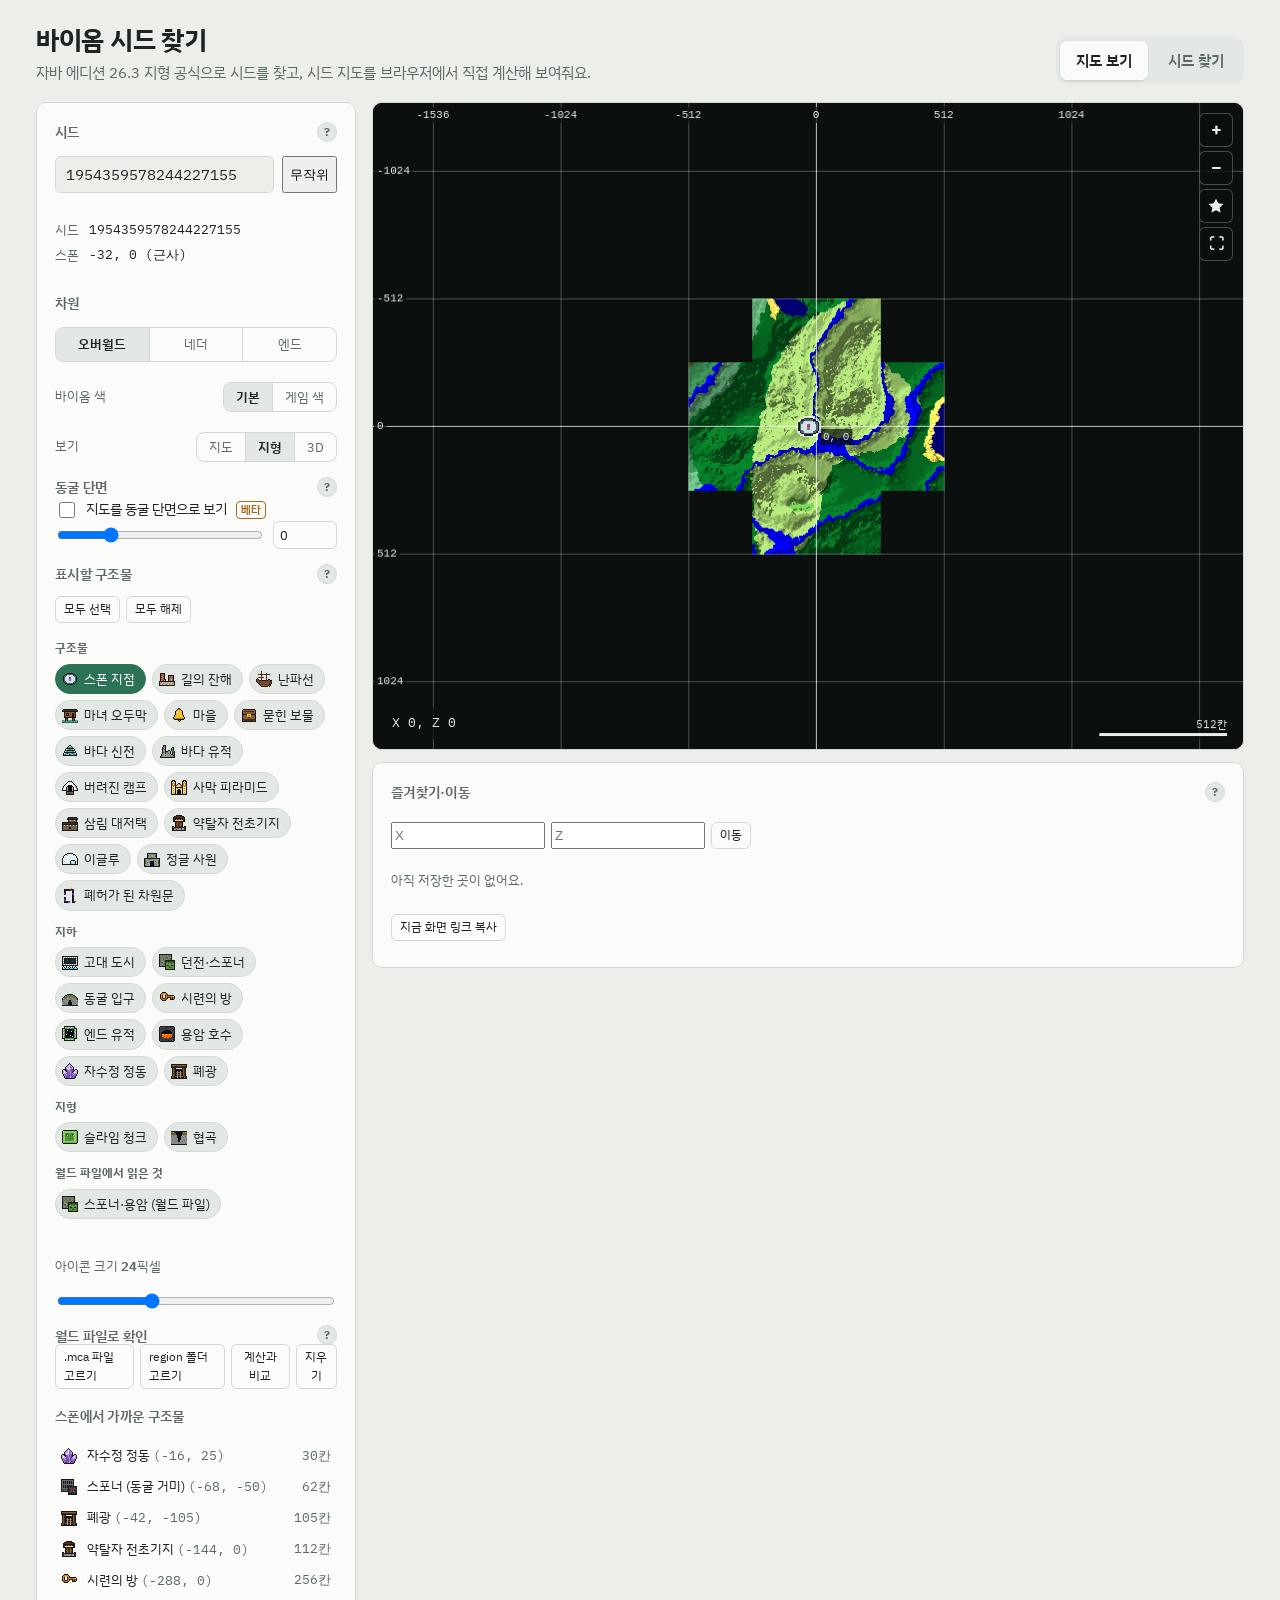
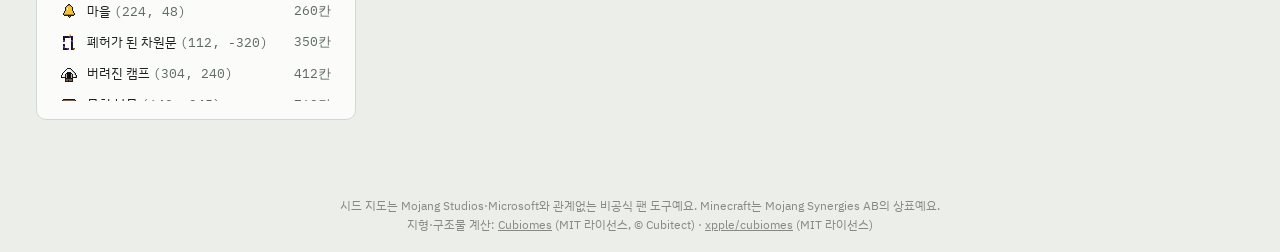
==== public/index.html @ 00f7862b "시드 지도 첫 공개 Co-Authored-By: Claude Opus 5.5 <noreply@anthropic.com> Claude-Session: https://claude.ai" ====
<!DOCTYPE html>
<html lang="ko">
<head>
<meta charset="utf-8">
<meta name="viewport" content="width=device-width, initial-scale=1">
<title>시드 지도 — 마인크래프트 자바 시드 지도·시드 찾기</title>
<meta name="description" content="마인크래프트 자바 에디션 시드 지도와 시드 찾기. 바이옴, 구조물, 상자 내용물, 엔드 도시와 배, 네더 화석까지 한국어로 보여줘요.">
<link rel="preconnect" href="https://fonts.googleapis.com">
<link rel="preconnect" href="https://fonts.gstatic.com" crossorigin>
<link href="https://fonts.googleapis.com/css2?family=IBM+Plex+Sans+KR:wght@400;500;700&family=IBM+Plex+Mono:wght@400;600&display=swap" rel="stylesheet">
<link rel="stylesheet" href="style.css">
</head>
<body>
<div class="wrap">
  <header>
    <div>
      <h1>바이옴 시드 찾기</h1>
      <p>자바 에디션 26.3 지형 공식으로 시드를 찾고, 시드 지도를 브라우저에서 직접 계산해 보여줘요.</p>
    </div>
    <div class="tabs" role="tablist">
      <button role="tab" id="tabMap" aria-selected="true" aria-controls="viewMap" type="button">지도 보기</button>
      <button role="tab" id="tabSearch" aria-selected="false" aria-controls="viewSearch" type="button">시드 찾기</button>
    </div>
  </header>

  <!-- ================= SEARCH ================= -->
  <div class="view" id="viewSearch" role="tabpanel" hidden>
    <div class="grid">
      <section class="panel" aria-label="검색 조건">
        <h2>꼭 있어야 할 바이옴 <span class="count" id="bCount"></span></h2>
        <div class="selbar"><button type="button" class="mini" id="bNone">모두 해제</button></div>
        <div class="chips" id="chips"></div>
        <p class="hint">땅속 바이옴은 땅속 높이(무성한·점적석·유황 동굴 y=0, 깊은 어둠 y=-40)에서, 나머지는 지표면 기준으로 확인해요. 마우스를 올리면 영어 이름이 보여요.</p>

        <h2>꼭 있어야 할 구조물 <span class="count" id="sCount"></span></h2>
        <div class="selbar"><button type="button" class="mini" id="sNone">모두 해제</button></div>
        <div class="chips short" id="schips"></div>
        <p class="hint">구조물은 생성 위치와 바이옴 조건까지 확인해요. 지형 높이 때문에 실제로는 안 생기는 경우가 드물게 있어요. 네더는 기준점 좌표를 8로 나눈 곳, 엔드는 드래곤을 처음 잡았을 때 생기는 관문의 출구를 기준으로 같은 반경 안을 찾아요. 엔드 유적과 좀벌레 스포너는 스폰에서 1280칸 이상 떨어져서만 생겨서 1500칸까지 찾아요. 슬라임 청크 2×2는 슬라임 청크 4개가 네모로 붙어 있는 곳이에요(슬라임 농장용). <b>느림</b> 표시는 계산이 무거워서 혼자 고르면 오래 걸려요. 상자 아이템은 반경 안 오버월드 구조물(폐광 제외)의 상자 내용물을 실제로 계산해서, 그 아이템이 든 가장 가까운 구조물을 찾아요.</p>

        <h2>범위와 방식</h2>
        <p class="hint">기준점에서 반경 500블록 안을 32칸 간격으로 확인해서, 조건에 맞는 시드를 10개 찾을 때까지 컴퓨터 코어를 최대한 써서 계산해요.</p>
        <div class="fields">
          <input type="hidden" id="radius" value="500"><input type="hidden" id="step" value="32">
          <div class="field full"><label for="center">거리 기준</label>
            <select id="center"><option value="spawn" selected>실제 스폰 지점 (계산)</option><option value="coord">직접 입력한 좌표</option></select></div>
          <div class="field"><label for="cx">중심 X</label><input id="cx" type="number" value="0" disabled></div>
          <div class="field"><label for="cz">중심 Z</label><input id="cz" type="number" value="0" disabled></div>
          <div class="field"><label for="mode">시드 고르는 방식</label>
            <select id="mode"><option value="small">작은 숫자부터</option><option value="random">무작위</option></select></div>
          <div class="field"><label for="start">시작 숫자</label><input id="start" type="number" min="0" value="0"></div>
          <input type="hidden" id="target" value="10"><input type="hidden" id="threads" value="4">
        </div>
        <label class="check" for="fast"><input id="fast" type="checkbox"> <span><b>빠른 검색</b> <span class="tag">베타</span><br><span class="hint">기후 값으로 바이옴이 절대 안 생기는 시드를 먼저 걸러내요. 조건에 따라 1.2~4배 빨라져요. 시험에서는 놓친 시드가 없었지만, 아주 드물게 놓칠 수 있어요.</span></span></label>
        <div class="actions">
          <button class="primary" id="go" type="button">검색 시작</button>
          <button class="ghost" id="stop" type="button" disabled>멈추기</button>
        </div>
        <div class="state" id="state"><span class="dot"></span><span id="stateText">준비됨</span></div>
        <div class="status">
          <div class="stat"><b id="checked">0</b><span>검사한 시드</span></div>
          <div class="stat"><b id="rate">0</b><span>초당 검사</span></div>
          <div class="stat"><b id="found">0</b><span>찾은 시드</span></div>
        </div>
      </section>

      <div class="right">
        <section class="panel" aria-label="결과">
          <h2>결과 · 행을 누르면 미리보기가 바뀌어요</h2>
          <div class="tablewrap"><table id="results"></table></div>
        </section>
        <section class="panel" aria-label="미리보기">
          <div class="maphead"><h2 id="pvTitle">미리보기</h2><span><button class="mini" type="button" id="pvOpen">큰 지도로 보기</button> <a id="cbLink" href="https://www.chunkbase.com/apps/seed-map" target="_blank" rel="noopener">Chunkbase에서 열기</a></span></div>
          <div class="mapbox">
            <canvas id="preview" width="240" height="240" aria-label="선택한 시드의 바이옴 미리보기"></canvas>
            <div class="legend" id="legend"></div>
          </div>
          <ul class="notes">
            <li>가운데 십자가 기준점, 점선 원이 검색 반경, 색 점이 각 조건까지 가장 가까운 지점이에요.</li>
            <li>스폰 지점은 게임과 같은 방식으로 계산한 월드 스폰이에요. 처음 나타나는 위치는 그 주변 약 10칸 안에서 무작위로 정해져요.</li>
            <li>26.3까지 반영된 Cubiomes 포크(xpple/cubiomes, MIT 라이선스)로 계산해요. 게임과 완전히 같다는 보장은 없으니 중요한 시드는 게임 안에서 확인하세요.</li>
          </ul>
        </section>
      </div>
    </div>
  </div>

  <!-- ================= MAP ================= -->
  <div class="view" id="viewMap" role="tabpanel">
    <div class="mapgrid">
      <div class="mapcol">
      <div class="mapstage" id="stage">
        <canvas id="bigmap" tabindex="0" aria-label="시드 지도. 끌어서 이동, 휠로 확대 축소"></canvas>
        <canvas id="gl3d" hidden aria-label="3D 지형. 끌어서 돌리기, 휠로 가까이·멀리"></canvas>
        <canvas id="ov3d" hidden></canvas>
        <div class="v3dnote" id="v3dNote" hidden></div>
        <div class="zoom"><button type="button" id="zin" aria-label="확대">+</button><button type="button" id="zout" aria-label="축소">−</button><button type="button" id="zhome" aria-label="기준점으로 이동" title="스폰(엔드는 중앙 섬)으로 이동" style="font-size:16px">★</button><button type="button" id="zcave" aria-label="땅속 동굴 보기" title="땅속 동굴 보기" aria-pressed="false" hidden style="font-size:14px">⛏</button><button type="button" id="zfull" aria-label="지도 전체 화면" title="지도 전체 화면 (Esc로 나가기)" style="font-size:15px">⛶</button></div>
        <div class="overlay" id="cursorInfo">X 0, Z 0</div>
        <div class="tip" id="tip"></div>
        <div class="pop" id="pop" role="dialog" aria-label="구조물 정보"></div>
      </div>
      <section class="panel bmpanel" aria-label="즐겨찾기와 이동">
        <h2 class="hq" style="margin-top:0">즐겨찾기·이동<span class="qm" tabindex="0" aria-label="도움말">?<span class="tipbox">좌표를 넣고 이동을 누르면 지도가 그곳으로 가요. 지도의 빈 곳이나 구조물을 누르면 나오는 창에서 ★로 저장할 수 있어요. 저장한 곳은 시드마다 따로 기억하고, 오버월드에 저장한 곳은 네더 지도에도 ÷8 위치에 흐리게 보여요(반대도 마찬가지). 네더 차원문을 어디에 지으면 되는지 볼 때 쓰세요.</span></span></h2>
        <div class="gorow"><input id="goX" type="number" placeholder="X" aria-label="X 좌표"><input id="goZ" type="number" placeholder="Z" aria-label="Z 좌표"><button type="button" class="mini" id="goBtn">이동</button></div>
        <div class="list" id="bmList"></div>
        <div class="gorow" style="margin-top:10px"><button type="button" class="mini" id="shareBtn">지금 화면 링크 복사</button><span class="hint" id="shareMsg"></span></div>
      </section>
      </div>
      <aside class="panel" aria-label="지도 설정">
        <h2 class="hq">시드<span class="qm" tabindex="0" aria-label="도움말">?<span class="tipbox">숫자나 글자 시드를 넣으면 잠깐 뒤 자동으로 계산해요(엔터는 바로). 글자 시드는 게임과 같은 방식으로 숫자로 바꿔요.<br><br>지도는 끌어서 이동하고, 휠·두 손가락·+/− 버튼으로 확대·축소해요. 아이콘을 누르면 좌표와 정보가 나와요. ⛶는 전체 화면이에요.</span></span></h2>
        <div class="seedbar"><input id="mapSeed" type="text" inputmode="numeric" value="7387" aria-label="시드"><button id="mapRand" type="button" style="flex:none" title="무작위 시드로 열기">무작위</button></div>
        <p class="hint" id="mapMsg"></p>
        <dl class="kv" id="mapInfo"></dl>
        <h2>차원</h2>
        <div class="seg" id="dimSeg" role="group" aria-label="차원"><button type="button" data-dim="0" aria-pressed="true">오버월드</button><button type="button" data-dim="-1" aria-pressed="false">네더</button><button type="button" data-dim="1" aria-pressed="false">엔드</button></div>
        <div class="optrow"><span class="hint">바이옴 색</span><div class="seg small" id="palSeg" role="group" aria-label="바이옴 색"><button type="button" data-pal="chunk" aria-pressed="true">기본</button><button type="button" data-pal="game" aria-pressed="false">게임 색</button></div></div>
        <div class="optrow" id="viewRow"><span class="hint">보기</span><div class="seg small" id="viewSeg" role="group" aria-label="보기 방식"><button type="button" data-v="flat" aria-pressed="false" title="바이옴 색만">지도</button><button type="button" data-v="shade" aria-pressed="true" title="산·골짜기에 그림자">지형</button><button type="button" data-v="3d" aria-pressed="false" title="입체로 돌려 보기">3D</button></div></div>
        <div id="caveBox">
          <h2 class="hq">동굴 단면<span class="qm" tabindex="0" aria-label="도움말">?<span class="tipbox">선택한 높이(Y)에서 땅을 가로로 자른 모습이에요. 협곡·옛날식 동굴과 대수층(물·용암 채우기)까지 계산해요. 1:16 축척까지 확대해야 보여요.<span class="legend"><span><i style="background:#ece6d6"></i>동굴</span><span><i style="background:#7fd451"></i>무성한 동굴</span><span><i style="background:#c4884e"></i>점적석 동굴</span><span><i style="background:#1f8f9e"></i>깊은 어둠</span><span><i style="background:#e0cf45"></i>유황 동굴</span><span><i style="background:#e8641e"></i>용암</span><span><i style="background:#3d7fd6"></i>물</span><span><i style="background:#4a4950"></i>돌</span></span></span></span></h2>
          <label class="check" for="caveOn"><input id="caveOn" type="checkbox"> <span>지도를 동굴 단면으로 보기 <span class="tag">베타</span></span></label>
          <div class="caverow"><input id="caveY" type="range" min="-64" max="200" step="1" value="0" aria-label="단면 높이"><input id="caveYn" type="number" min="-64" max="319" value="0" aria-label="단면 높이 숫자"></div>
          <p class="hint" id="caveHint"></p>
        </div>
        <h2 class="hq">표시할 구조물<span class="qm" tabindex="0" aria-label="도움말">?<span class="tipbox">누르면 켜지고 다시 누르면 꺼져요. 비슷한 것은 하나로 묶었어요(예: 던전·스포너, 용암 호수). 아주 많은 것(던전, 동굴 입구, 협곡, 슬라임 청크 등)은 충분히 확대해야 보여요.</span></span></h2>
        <div class="selbar"><button type="button" class="mini" id="mAll">모두 선택</button><button type="button" class="mini" id="mNone">모두 해제</button></div>
        <div class="chips short" id="mchips"></div>
        <p class="hint" id="hiddenNote"></p>
        <div id="dragonBox" hidden>
          <label class="hint" for="dragonN" style="display:block;margin-top:10px">드래곤 처치 횟수 <b id="dragonNN">1</b>번 — 관문 1~<span id="dragonNN2">1</span>번 표시</label>
          <div class="caverow"><input id="dragonN" type="range" min="1" max="20" step="1" value="1" aria-label="드래곤 처치 횟수"></div>
        </div>
        <label class="hint" for="iconPx" style="display:block;margin-top:10px">아이콘 크기 <b id="iconPxN">24</b>픽셀</label>
        <div class="caverow"><input id="iconPx" type="range" min="12" max="48" step="2" value="24" aria-label="아이콘 크기"></div>
        <div id="scanBox">
        <h2 class="hq">월드 파일로 확인<span class="qm" tabindex="0" aria-label="도움말">?<span class="tipbox">같은 시드로 미리 만든 월드의 <b>region</b> 폴더(.mca 파일)를 고르면, 실제로 생긴 스포너(몹 종류까지)와 용암을 읽어서 지도에 표시해요. 계산(예측)이 아니라 실제 월드에 있는 것이라 정확해요. 파일은 이 브라우저 안에서만 읽고 어디에도 보내지 않아요.<br><br>지금 보고 있는 차원(<span id="scanDimName">오버월드</span>) 폴더를 고르세요. 26.1부터 위치가 바뀌어서 오버월드는 <code>월드/dimensions/minecraft/overworld/region</code>, 네더는 <code>…/the_nether/region</code>, 엔드는 <code>…/the_end/region</code>이에요.</span></span></h2>
        <div class="selbar"><label class="mini" for="scanFiles">.mca 파일 고르기</label><label class="mini" for="scanDir">region 폴더 고르기</label><button type="button" class="mini" id="scanCmp">계산과 비교</button><button type="button" class="mini" id="scanClear">지우기</button></div>
        <input id="scanFiles" type="file" accept=".mca" multiple hidden>
        <input id="scanDir" type="file" webkitdirectory multiple hidden>
        <p class="hint" id="scanMsg"></p>
        </div>
        <h2 id="nearTitle">스폰에서 가까운 구조물</h2>
        <div class="list" id="nearList"><span class="hint">불러오는 중…</span></div>
      </aside>
    </div>
  </div>
</div>

<footer class="sitefoot">
  시드 지도는 Mojang Studios·Microsoft와 관계없는 비공식 팬 도구예요. Minecraft는 Mojang Synergies AB의 상표예요.<br>
  지형·구조물 계산: <a href="https://github.com/Cubitect/cubiomes">Cubiomes</a> (MIT 라이선스, © Cubitect) · <a href="https://github.com/xpple/cubiomes">xpple/cubiomes</a> (MIT 라이선스)
</footer>
<script src="app.js"></script>
</body>
</html>
---- public/style.css ----
/* 레이아웃: 상단 탭(시드 찾기 / 지도 보기). 찾기 탭은 왼쪽 조건 패널 + 오른쪽 결과와 미리보기 지도, 지도 탭은 넓은 캔버스 + 옆 정보 패널 */
:root {
  --bg: #eceeea;
  --surface: #fbfcfa;
  --ink: #1c2320;
  --muted: #5d6963;
  --line: #d2d9d4;
  --accent: #2c7356;
  --accent-ink: #ffffff;
  --mark: #a8661c;
  --chip: #e3e8e4;
  --font-body: "IBM Plex Sans KR", "Apple SD Gothic Neo", "Malgun Gothic", sans-serif;
  --font-mono: "IBM Plex Mono", ui-monospace, Consolas, monospace;
  color-scheme: light;
}
@media (prefers-color-scheme: dark) {
  :root:not([data-theme="light"]) {
    --bg: #111513; --surface: #191f1c; --ink: #e5ebe7; --muted: #98a59e;
    --line: #2b3430; --accent: #57b88a; --accent-ink: #0d1411; --mark: #e0a356; --chip: #222a26;
    color-scheme: dark;
  }
}
:root[data-theme="dark"] {
  --bg: #111513; --surface: #191f1c; --ink: #e5ebe7; --muted: #98a59e;
  --line: #2b3430; --accent: #57b88a; --accent-ink: #0d1411; --mark: #e0a356; --chip: #222a26;
  color-scheme: dark;
}
* { box-sizing: border-box; }
html, body { margin: 0; }
body { background: var(--bg); color: var(--ink); font-family: var(--font-body); font-size: 15px; line-height: 1.55; }
.wrap { max-width: 1240px; margin: 0 auto; padding: 24px 16px 48px; display: grid; gap: 18px; }
header { display: flex; justify-content: space-between; align-items: end; gap: 16px; flex-wrap: wrap; }
header h1 { font-size: 26px; line-height: 1.25; margin: 0 0 4px; text-wrap: balance; letter-spacing: -0.01em; }
header p { margin: 0; color: var(--muted); max-width: 68ch; }
.tabs { display: flex; gap: 4px; background: var(--chip); padding: 4px; border-radius: 10px; }
.tabs button { font: inherit; font-weight: 600; border: 0; background: transparent; color: var(--muted); padding: 8px 16px; border-radius: 7px; cursor: pointer; }
.tabs button[aria-selected="true"] { background: var(--surface); color: var(--ink); box-shadow: 0 1px 2px rgba(0,0,0,.12); }
.view[hidden] { display: none !important; }
.grid { display: grid; grid-template-columns: 370px 1fr; gap: 20px; align-items: start; }
@media (max-width: 880px) { .grid { grid-template-columns: 1fr; } }
.panel { background: var(--surface); border: 1px solid var(--line); border-radius: 10px; padding: 18px; display: grid; gap: 14px; min-width: 0; }
.panel h2 { font-size: 14px; margin: 0; color: var(--muted); font-weight: 600; letter-spacing: 0.02em; }
.chips { display: flex; flex-wrap: wrap; gap: 6px; max-height: 300px; overflow-y: auto; padding-right: 4px; }
.chips.short { max-height: none; }
.grp { flex-basis: 100%; font-size: 12px; color: var(--muted); margin-top: 6px; }
.grp:first-child { margin-top: 0; }
.seg { display: flex; border: 1px solid var(--line); border-radius: 8px; overflow: hidden; }
.seg button { flex: 1; border: 0; background: transparent; color: var(--muted); font: inherit; font-size: 13px; padding: 6px 0; cursor: pointer; }
.seg button + button { border-left: 1px solid var(--line); }
.seg button[aria-pressed="true"] { background: var(--chip); color: var(--ink); font-weight: 600; }
.caverow { display: flex; gap: 8px; align-items: center; }
.caverow input[type=range] { flex: 1; }
.caverow input[type=number] { width: 64px; font: inherit; font-size: 13px; padding: 3px 6px; border: 1px solid var(--line); border-radius: 6px; background: transparent; color: var(--ink); }
#scanMsg { white-space: pre-line; }
.tag.ok { background: #d9f2dd; color: #17602a; border-color: #8fd19e; }
.pop .conf.sure { background: #2f9e55; color: #fff; }
.selbar { display: flex; gap: 6px; margin: -2px 0 2px; }
.mini { border: 1px solid var(--line); background: transparent; color: var(--muted); border-radius: 6px; padding: 2px 8px; font: inherit; font-size: 12px; cursor: pointer; }
.mini:hover { color: var(--ink); border-color: var(--ink); }
.chip { display: inline-flex; align-items: center; gap: 6px; border: 1px solid var(--line); background: var(--chip); color: var(--ink); border-radius: 999px; padding: 4px 10px 4px 6px; font: inherit; font-size: 13px; cursor: pointer; }
.chip .sw { width: 12px; height: 12px; border-radius: 3px; border: 1px solid rgba(0,0,0,.25); flex: none; }
.chip .ic { width: 16px; height: 16px; border-radius: 4px; font-size: 10px; font-weight: 700; display: grid; place-items: center; color: #fff; flex: none; }
.chip[aria-pressed="true"] { background: var(--accent); color: var(--accent-ink); border-color: var(--accent); }
.chip:focus-visible, button:focus-visible, input:focus-visible, select:focus-visible, canvas:focus-visible { outline: 2px solid var(--mark); outline-offset: 2px; }
.count { font-size: 12px; color: var(--muted); font-weight: 400; }
.fields { display: grid; grid-template-columns: 1fr 1fr; gap: 10px 12px; }
.field { display: grid; gap: 4px; min-width: 0; }
.field label { font-size: 13px; color: var(--muted); }
.field input, .field select { font: inherit; font-family: var(--font-mono); font-size: 14px; padding: 7px 9px; border: 1px solid var(--line); border-radius: 6px; background: var(--bg); color: var(--ink); width: 100%; }
.field input:disabled { opacity: .5; }
.field.full { grid-column: 1 / -1; }
.hint { font-size: 12.5px; color: var(--muted); margin: 0; }
.check { display: flex; gap: 8px; align-items: flex-start; font-size: 14px; cursor: pointer; }
.check input { margin-top: 4px; width: 16px; height: 16px; accent-color: var(--accent); }
.actions { display: flex; gap: 8px; flex-wrap: wrap; }
button.primary, button.ghost { font: inherit; font-weight: 600; border-radius: 8px; padding: 10px 16px; cursor: pointer; border: 1px solid var(--accent); }
button.primary { background: var(--accent); color: var(--accent-ink); flex: 1; }
button.ghost { background: transparent; color: var(--ink); border-color: var(--line); }
button:disabled { opacity: .5; cursor: default; }
.status { display: grid; grid-template-columns: repeat(3, 1fr); gap: 8px; }
.stat { background: var(--bg); border-radius: 8px; padding: 8px 10px; }
.stat b { display: block; font-family: var(--font-mono); font-size: 18px; font-variant-numeric: tabular-nums; }
.stat span { font-size: 12px; color: var(--muted); }
.state { font-size: 13px; display: flex; align-items: center; gap: 8px; color: var(--muted); }
.dot { width: 8px; height: 8px; border-radius: 50%; background: var(--line); }
.state.on .dot { background: var(--accent); animation: pulse 1s infinite alternate; }
@keyframes pulse { to { opacity: .35; } }
@media (prefers-reduced-motion: reduce) { .state.on .dot { animation: none; } }
.right { display: grid; gap: 20px; min-width: 0; }
.tablewrap { overflow-x: auto; }
table { width: 100%; border-collapse: collapse; font-size: 14px; }
th, td { text-align: left; padding: 8px 10px; border-bottom: 1px solid var(--line); white-space: nowrap; }
th { font-size: 12.5px; color: var(--muted); font-weight: 600; }
td.num { font-family: var(--font-mono); font-variant-numeric: tabular-nums; }
td .sub { color: var(--muted); }
tr.row { cursor: pointer; }
tr.row:hover td { background: var(--chip); }
tr.row.sel td { background: color-mix(in srgb, var(--accent) 14%, transparent); }
.seed { font-family: var(--font-mono); font-weight: 600; }
.tag { font-size: 11px; color: var(--mark); border: 1px solid var(--mark); border-radius: 4px; padding: 0 4px; margin-left: 6px; font-weight: 600; }
.mini { font: inherit; font-size: 12px; padding: 3px 8px; border-radius: 6px; border: 1px solid var(--line); background: transparent; color: var(--ink); cursor: pointer; }
.empty { color: var(--muted); font-size: 14px; padding: 12px 2px; }
.mapbox { display: grid; grid-template-columns: minmax(0, 400px) 1fr; gap: 16px; align-items: start; }
@media (max-width: 640px) { .mapbox { grid-template-columns: 1fr; } }
#preview { width: 100%; height: auto; border-radius: 8px; border: 1px solid var(--line); image-rendering: pixelated; background: var(--bg); }
.legend { display: grid; gap: 6px; font-size: 13px; }
.legend div { display: flex; align-items: center; gap: 8px; }
.legend .sw { width: 14px; height: 14px; border-radius: 3px; border: 1px solid rgba(0,0,0,.25); flex: none; }
.maphead { display: flex; justify-content: space-between; align-items: baseline; gap: 8px; flex-wrap: wrap; }
a { color: var(--accent); }
.notes { font-size: 13px; color: var(--muted); display: grid; gap: 4px; margin: 0; padding-left: 18px; }
/* map tab */
.mapgrid { display: grid; grid-template-columns: 320px minmax(0, 1fr); gap: 16px; align-items: start; }
.mapgrid > .mapcol { order: 2; display: flex; flex-direction: column; gap: 12px; min-width: 0; }
.bmpanel .gorow { max-width: 360px; } .bmpanel #bmList { display: grid; grid-template-columns: repeat(auto-fill, minmax(320px, 1fr)); column-gap: 18px; }
@media (max-width: 960px) { .mapgrid { grid-template-columns: 1fr; } .mapgrid > .mapcol { order: 0; } }
.mapstage { position: relative; border-radius: 10px; overflow: hidden; border: 1px solid var(--line); background: #0b0f0d; height: min(72vh, 680px); min-height: 360px; touch-action: none; }
body.mapfull { overflow: hidden; }
.optrow[hidden] { display: none; }
.optrow { display: flex; align-items: center; justify-content: space-between; gap: 8px; margin-top: 6px; }
.seg.small { width: auto; }
.seg.small button { padding: 4px 12px; font-size: 13px; white-space: nowrap; }
#gl3d, #ov3d { position: absolute; inset: 0; width: 100%; height: 100%; }
#gl3d { cursor: grab; } #ov3d { pointer-events: none; }
#zcave[aria-pressed=true] { background: #2f6b4f; }
.v3dnote { position: absolute; left: 10px; bottom: 10px; background: rgba(0,0,0,.6); color: #fff; font-size: 12px; padding: 5px 9px; border-radius: 6px; pointer-events: none; }
h2.hq { display: flex; align-items: center; justify-content: space-between; gap: 8px; }
.qm { position: relative; flex: none; width: 20px; height: 20px; border-radius: 50%; border: 1px solid var(--line); background: var(--chip); color: var(--muted); font-size: 12px; font-weight: 700; display: inline-grid; place-items: center; cursor: help; }
.qm .tipbox { display: none; position: absolute; right: 0; top: calc(100% + 6px); width: 280px; z-index: 40; background: var(--surface); color: var(--ink); border: 1px solid var(--line); border-radius: 8px; padding: 10px 12px; font-size: 12.5px; font-weight: 400; line-height: 1.6; text-align: left; box-shadow: 0 6px 20px rgba(0,0,0,.18); cursor: default; }
.qm:hover .tipbox, .qm:focus .tipbox, .qm:focus-within .tipbox { display: block; }
.qm .tipbox code { font-size: 11.5px; word-break: break-all; }
.legend { display: flex; flex-wrap: wrap; gap: 4px 12px; margin-top: 8px; }
.legend i { display: inline-block; width: 11px; height: 11px; border-radius: 3px; margin-right: 4px; vertical-align: -1px; border: 1px solid rgba(0,0,0,.2); }
#caveHint:empty, #mapMsg:empty { display: none; }
.cgrp-h { flex-basis: 100%; font-size: 12px; font-weight: 700; color: var(--muted); margin-top: 6px; }
.cgrp-h:first-child { margin-top: 0; }
body.mapfull .mapstage { position: fixed; inset: 0; z-index: 60; height: auto; min-height: 0; border-radius: 0; border: 0; }
#bigmap { width: 100%; height: 100%; display: block; cursor: grab; }
#bigmap.drag { cursor: grabbing; }
.overlay { position: absolute; left: 10px; bottom: 10px; background: rgba(12,16,14,.78); color: #e8eee9; font-family: var(--font-mono); font-size: 12.5px; padding: 6px 9px; border-radius: 6px; pointer-events: none; font-variant-numeric: tabular-nums; }
.zoom { position: absolute; right: 10px; top: 10px; display: grid; gap: 4px; }
.zoom button { width: 34px; height: 34px; font: inherit; font-weight: 700; font-size: 18px; border-radius: 6px; border: 1px solid rgba(255,255,255,.25); background: rgba(12,16,14,.78); color: #e8eee9; cursor: pointer; }
.gorow { display: flex; gap: 6px; margin: 6px 0 8px; } .gorow input { width: 0; flex: 1; min-width: 0; }
@media (max-width: 640px) {
  .mapstage { height: 62vh; min-height: 320px; }
  .zoom button { width: 42px; height: 42px; font-size: 20px; }
  .pop { left: 8px !important; right: 8px; top: auto !important; bottom: 8px; max-width: none; max-height: 55%; overflow-y: auto; }
  .pop .loot { max-height: none; }
  .chips .chip, .chip { min-height: 36px; }
  .gorow input, .gorow button, .seedbar input, .seedbar button { min-height: 40px; font-size: 16px; }
  .bmpanel #bmList { grid-template-columns: 1fr; }
  .bmi { padding: 6px 0; } .bmi button { min-height: 34px; }
}
.pop .lootb { margin-top: 6px; width: 100%; background: #2f9e55; color: #fff; border: 0; border-radius: 6px; padding: 4px 8px; font: inherit; font-size: 12px; font-weight: 600; cursor: pointer; }
.pop .loot { margin-top: 6px; max-height: 260px; overflow-y: auto; font-size: 12px; line-height: 1.5; border-top: 1px solid rgba(255,255,255,.15); padding-top: 6px; }
.pop .loot ul { margin: 2px 0 6px; padding-left: 16px; } .pop .loot .lc b { color: #ffd23f; font-weight: 600; } .pop .loot p { margin: 4px 0 0; }
.pop .bmrow { display: flex; gap: 4px; margin-top: 6px; } .pop .bma { flex: none; background: #ffd23f; color: #111; border: 0; border-radius: 6px; padding: 3px 9px; font: inherit; font-size: 12px; font-weight: 600; cursor: pointer; white-space: nowrap; } .pop .bma:disabled { opacity: .7; cursor: default; }
.pop .bmrow input { flex: 1; min-width: 0; font: inherit; font-size: 12px; padding: 2px 6px; }
.bmi { display: flex; align-items: center; gap: 6px; font-size: 13px; padding: 3px 0; } .bmi .n { flex: 1; overflow: hidden; text-overflow: ellipsis; white-space: nowrap; } .bmi button { flex: none; white-space: nowrap; } .bmi .c { flex: none; color: #777; font-size: 11px; font-family: ui-monospace, monospace; }
.pop { position: absolute; z-index: 5; max-width: 300px; background: rgba(12,16,14,.94); color: #e8eee9; font-size: 13px; padding: 10px 12px 10px; border-radius: 10px; min-width: 190px; box-shadow: 0 6px 20px rgba(0,0,0,.35); display: none; }
.pop .hd { display: flex; align-items: center; gap: 8px; font-weight: 600; margin-bottom: 6px; padding-right: 18px; }
.pop .x { position: absolute; top: 4px; right: 6px; background: none; border: 0; color: #9aa59d; font-size: 16px; cursor: pointer; padding: 2px 4px; }
.pop .co { font-family: ui-monospace, Menlo, monospace; font-size: 12.5px; line-height: 1.6; }
.pop .co .d { color: #9aa59d; }
.pop .conf { display: inline-block; margin-top: 4px; padding: 1px 8px; border-radius: 999px; font-size: 11.5px; font-weight: 700; }
.pop .conf.possible { background: #d6a01a; color: #2a1d00; }
.pop .conf.likely { background: #f3e6b8; color: #6b4e00; border: 1px solid #c9a646; }
.pop .row { display: flex; align-items: center; gap: 10px; margin-top: 8px; }
.pop .cv { margin-top: 6px; }
.pop .cp, .pop .cv { border: 1px solid #4b5a50; background: #1f2a24; color: #e8eee9; border-radius: 6px; padding: 4px 9px; font: inherit; font-size: 12px; cursor: pointer; }
.pop label { display: inline-flex; align-items: center; gap: 5px; cursor: pointer; font-size: 12.5px; }
.tip { position: absolute; pointer-events: none; background: rgba(12,16,14,.88); color: #e8eee9; font-size: 12.5px; padding: 5px 8px; border-radius: 6px; white-space: nowrap; transform: translate(12px, -50%); display: none; }
.seedbar { display: flex; gap: 8px; flex-wrap: wrap; }
.seedbar input { flex: 1; min-width: 120px; font-family: var(--font-mono); font-size: 15px; padding: 8px 10px; border: 1px solid var(--line); border-radius: 6px; background: var(--bg); color: var(--ink); }
.list { display: grid; gap: 2px; font-size: 13px; max-height: 260px; overflow-y: auto; }
.list button { font: inherit; text-align: left; display: grid; grid-template-columns: 18px 1fr auto; gap: 8px; align-items: center; background: transparent; border: 0; border-radius: 6px; padding: 4px 6px; color: var(--ink); cursor: pointer; }
.list button:hover { background: var(--chip); }
.list .ic { width: 16px; height: 16px; border-radius: 4px; font-size: 10px; font-weight: 700; display: grid; place-items: center; color: #fff; }
.list .d { font-family: var(--font-mono); color: var(--muted); font-variant-numeric: tabular-nums; }
.kv { display: grid; grid-template-columns: auto 1fr; gap: 4px 10px; font-size: 13px; }
.kv dt { color: var(--muted); }
.kv dd { margin: 0; font-family: var(--font-mono); }

.sitefoot { max-width: 1400px; margin: 28px auto 18px; padding: 0 16px; font-size: 12px; line-height: 1.6; color: #888; text-align: center; }
.sitefoot a { color: inherit; }
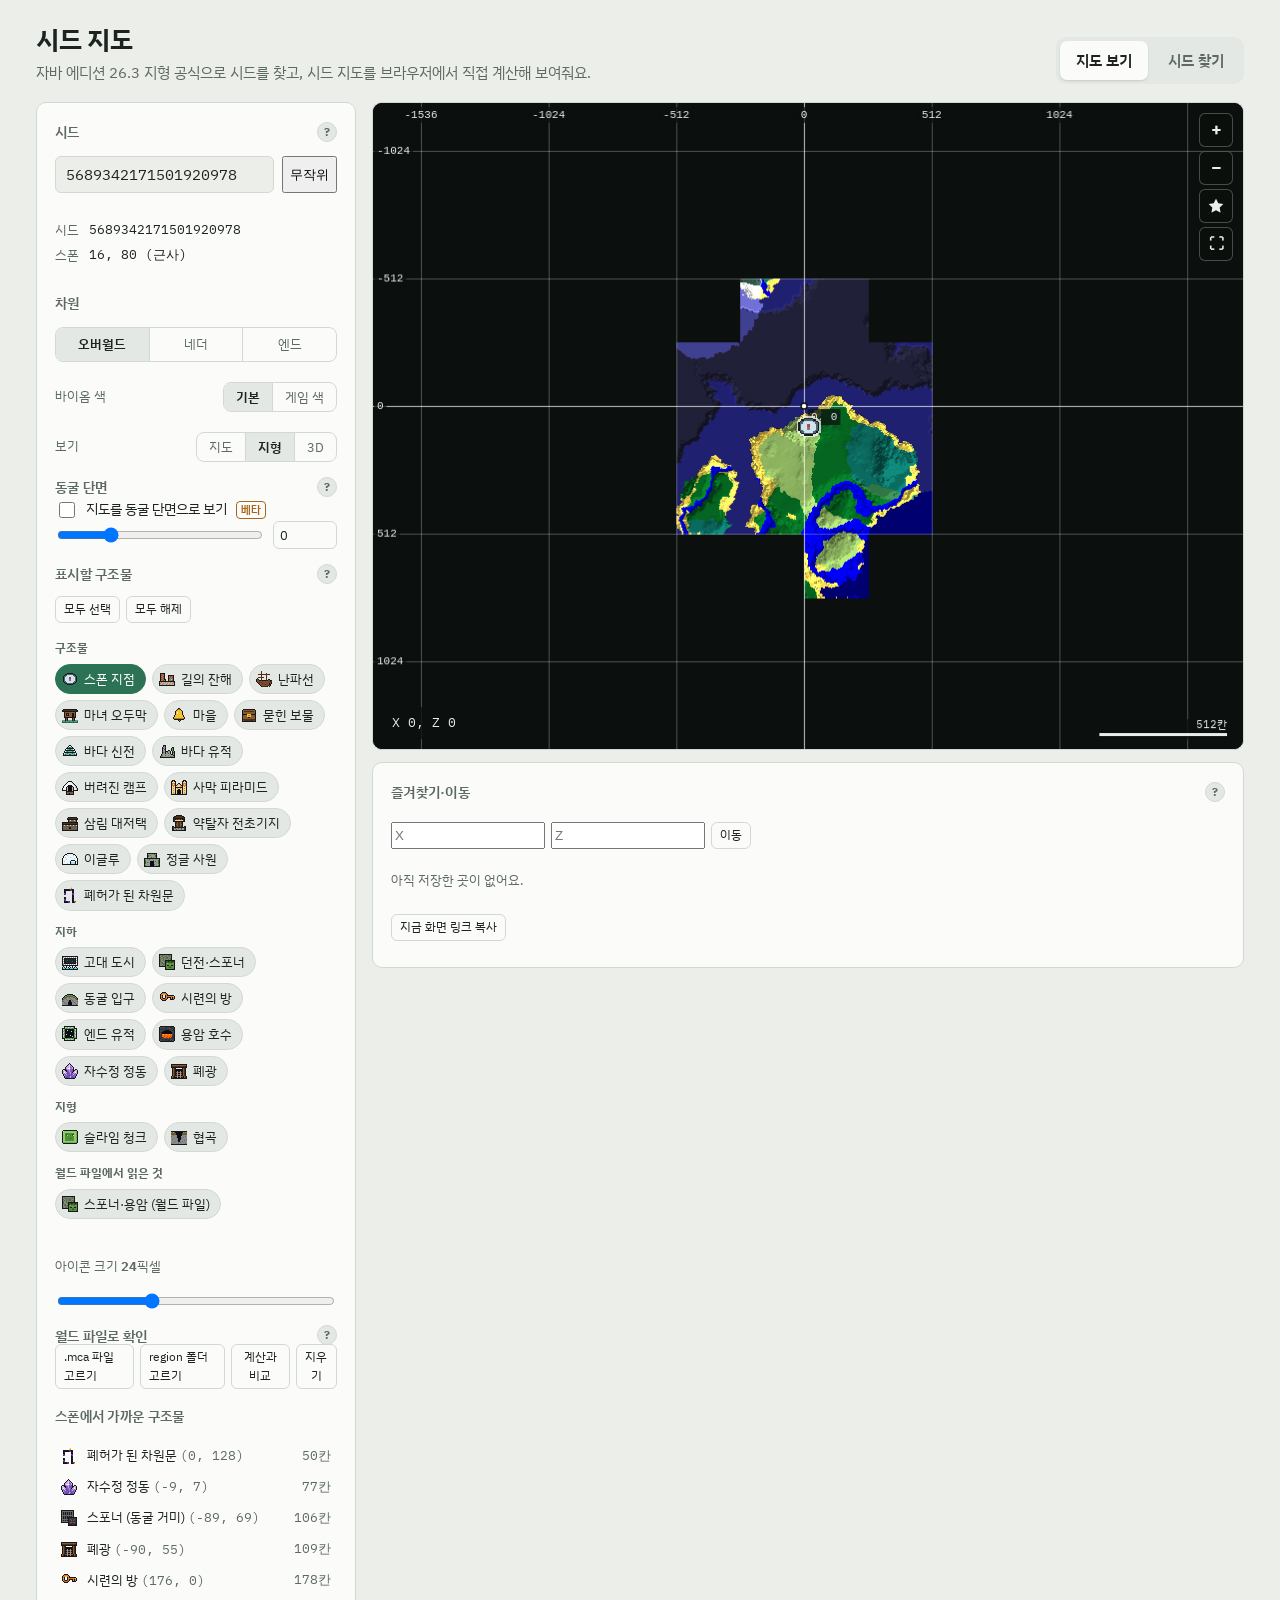
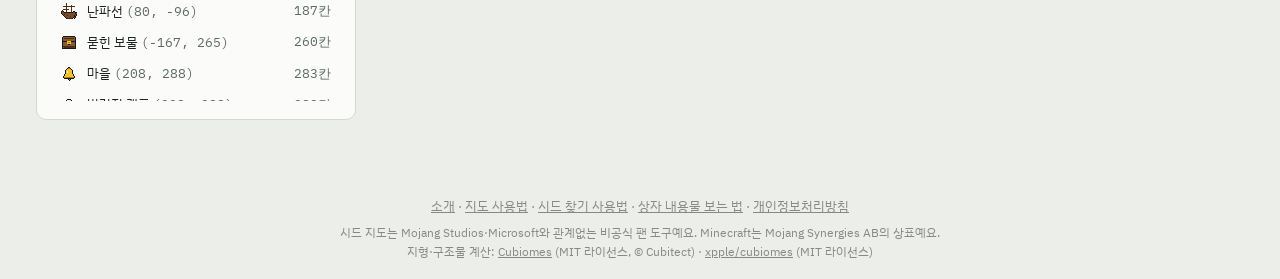
==== commit 3a15b5b2: "소개·사용법·개인정보처리방침 페이지와 광고 자리 추가 - about, guide-map, guide-search, guide-loot, privacy 페이지 - 하단 링크 모음과 " ====
--- a/public/index.html
+++ b/public/index.html
@@ -14,7 +14,7 @@
 <div class="wrap">
   <header>
     <div>
-      <h1>바이옴 시드 찾기</h1>
+      <h1>시드 지도</h1>
       <p>자바 에디션 26.3 지형 공식으로 시드를 찾고, 시드 지도를 브라우저에서 직접 계산해 보여줘요.</p>
     </div>
     <div class="tabs" role="tablist">
@@ -144,7 +144,9 @@
   </div>
 </div>
 
+<div class="adslot" id="adslot" aria-label="광고"></div>
 <footer class="sitefoot">
+  <nav class="footnav"><a href="about.html">소개</a> · <a href="guide-map.html">지도 사용법</a> · <a href="guide-search.html">시드 찾기 사용법</a> · <a href="guide-loot.html">상자 내용물 보는 법</a> · <a href="privacy.html">개인정보처리방침</a></nav>
   시드 지도는 Mojang Studios·Microsoft와 관계없는 비공식 팬 도구예요. Minecraft는 Mojang Synergies AB의 상표예요.<br>
   지형·구조물 계산: <a href="https://github.com/Cubitect/cubiomes">Cubiomes</a> (MIT 라이선스, © Cubitect) · <a href="https://github.com/xpple/cubiomes">xpple/cubiomes</a> (MIT 라이선스)
 </footer>
--- a/public/style.css
+++ b/public/style.css
@@ -183,3 +183,6 @@
 
 .sitefoot { max-width: 1400px; margin: 28px auto 18px; padding: 0 16px; font-size: 12px; line-height: 1.6; color: #888; text-align: center; }
 .sitefoot a { color: inherit; }
+.footnav { margin-bottom: 6px; font-size: 13px; }
+.adslot { max-width: 728px; margin: 24px auto 0; padding: 0 16px; text-align: center; }
+.adslot:empty { display: none; }
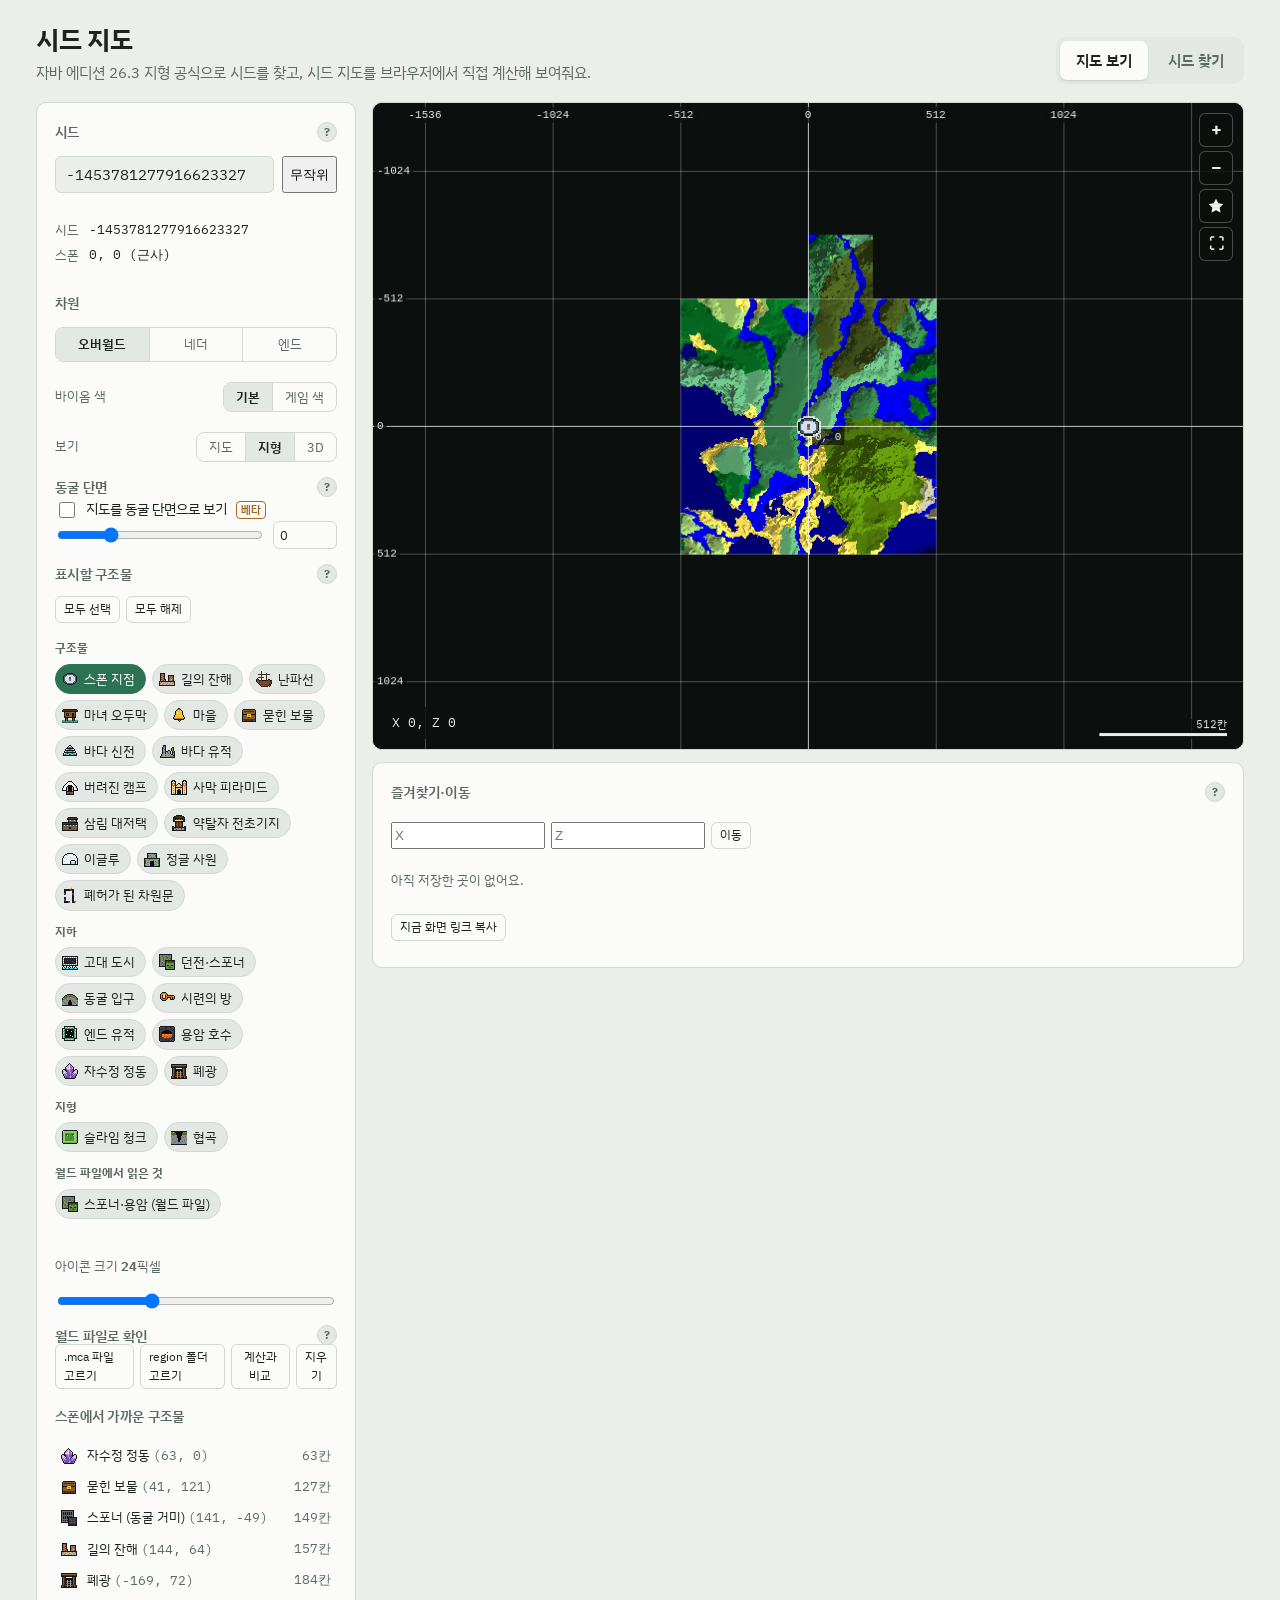
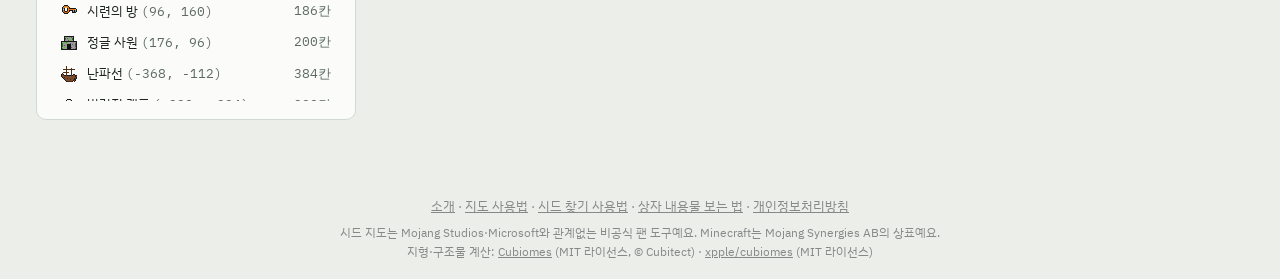
==== commit c71d2771: "구글 애드센스 코드와 ads.txt 추가 Co-Authored-By: Claude Opus 5.5 <noreply@anthropic.com> Claude-Session: https" ====
--- a/public/index.html
+++ b/public/index.html
@@ -9,6 +9,7 @@
 <link rel="preconnect" href="https://fonts.gstatic.com" crossorigin>
 <link href="https://fonts.googleapis.com/css2?family=IBM+Plex+Sans+KR:wght@400;500;700&family=IBM+Plex+Mono:wght@400;600&display=swap" rel="stylesheet">
 <link rel="stylesheet" href="style.css">
+<script async src="https://pagead2.googlesyndication.com/pagead/js/adsbygoogle.js?client=ca-pub-1296263858590364" crossorigin="anonymous"></script>
 </head>
 <body>
 <div class="wrap">
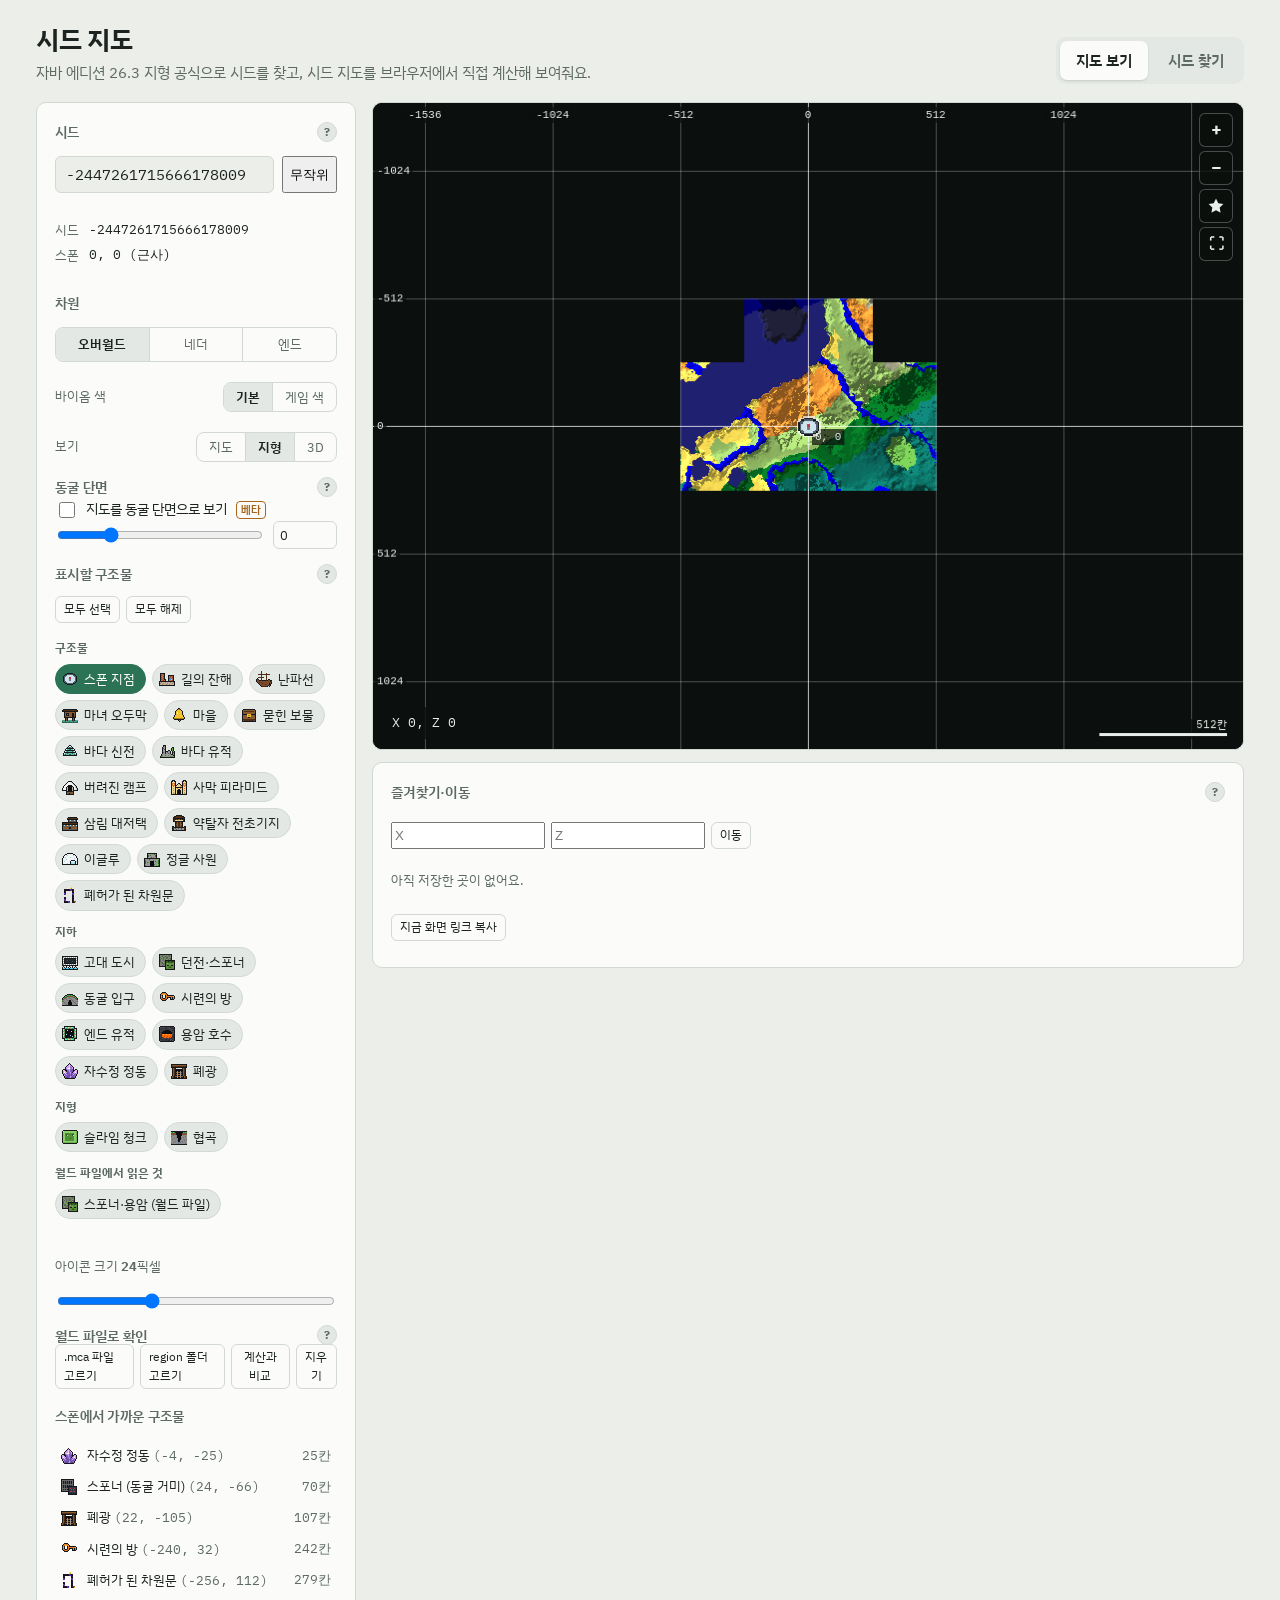
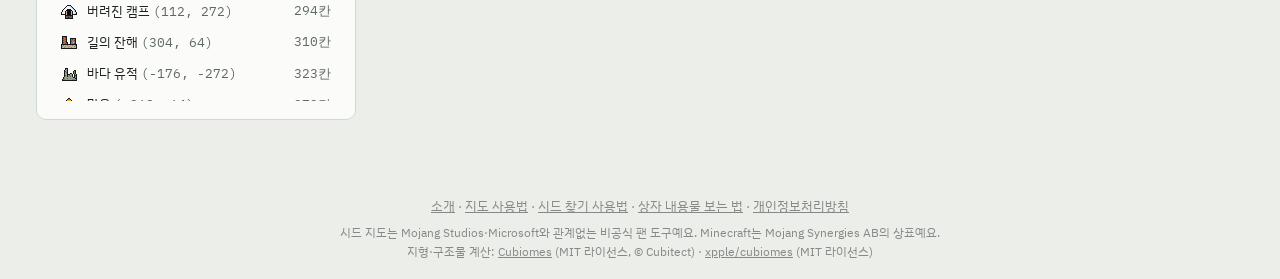
==== commit 772bdf12: "로고와 파비콘 추가 Co-Authored-By: Claude Opus 5.5 <noreply@anthropic.com> Claude-Session: https://claude.ai" ====
--- a/public/index.html
+++ b/public/index.html
@@ -9,6 +9,8 @@
 <link rel="preconnect" href="https://fonts.gstatic.com" crossorigin>
 <link href="https://fonts.googleapis.com/css2?family=IBM+Plex+Sans+KR:wght@400;500;700&family=IBM+Plex+Mono:wght@400;600&display=swap" rel="stylesheet">
 <link rel="stylesheet" href="style.css">
+<link rel="icon" type="image/png" href="favicon.png">
+<link rel="apple-touch-icon" href="favicon.png">
 <script async src="https://pagead2.googlesyndication.com/pagead/js/adsbygoogle.js?client=ca-pub-1296263858590364" crossorigin="anonymous"></script>
 </head>
 <body>
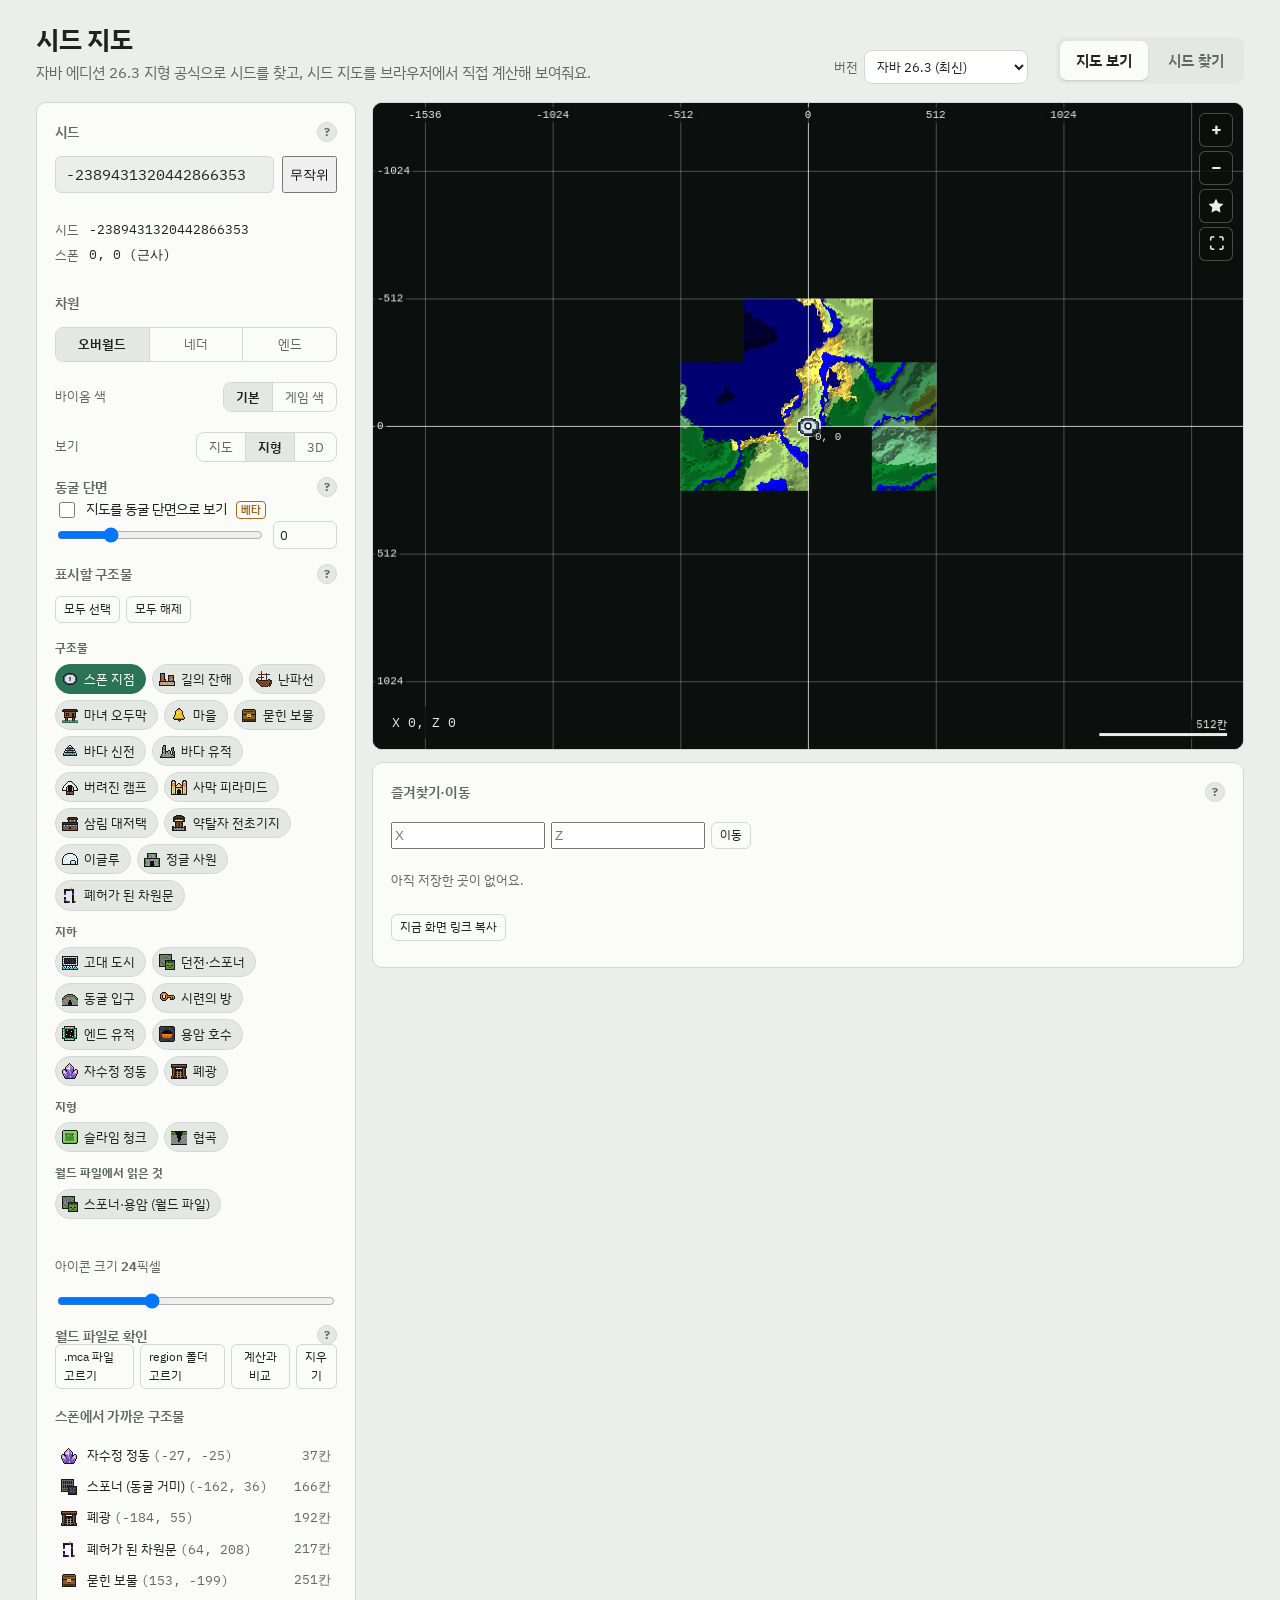
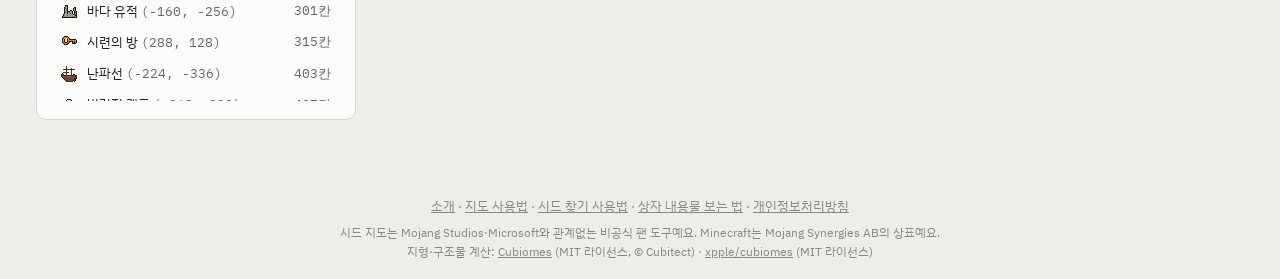
==== commit 1340bb18: "자바 버전 선택, 스피드런 조건, 폐허 차원문 틀 계산, 1.16.1 마을·보루 잔해, 전수검사 수정 - 자바 버전 선택 (26.3, 1.21.11, 1.21.1, 1.20.x, " ====
--- a/public/index.html
+++ b/public/index.html
@@ -18,8 +18,11 @@
   <header>
     <div>
       <h1>시드 지도</h1>
-      <p>자바 에디션 26.3 지형 공식으로 시드를 찾고, 시드 지도를 브라우저에서 직접 계산해 보여줘요.</p>
+      <p><span id="verText">자바 에디션 26.3</span> 지형 공식으로 시드를 찾고, 시드 지도를 브라우저에서 직접 계산해 보여줘요.</p>
     </div>
+    <label class="verpick"><span>버전</span><select id="mcVer" aria-label="마인크래프트 버전">
+      <option value="0">자바 26.3 (최신)</option><option value="1">자바 1.21.11</option><option value="2">자바 1.21.1</option><option value="3">자바 1.20.x</option>
+      <option value="4">자바 1.18.2</option><option value="5">자바 1.16.1 (스피드런)</option><option value="6">자바 1.12.2</option><option value="7">자바 1.8.9</option></select></label>
     <div class="tabs" role="tablist">
       <button role="tab" id="tabMap" aria-selected="true" aria-controls="viewMap" type="button">지도 보기</button>
       <button role="tab" id="tabSearch" aria-selected="false" aria-controls="viewSearch" type="button">시드 찾기</button>
@@ -38,12 +41,29 @@
         <h2>꼭 있어야 할 구조물 <span class="count" id="sCount"></span></h2>
         <div class="selbar"><button type="button" class="mini" id="sNone">모두 해제</button></div>
         <div class="chips short" id="schips"></div>
-        <p class="hint">구조물은 생성 위치와 바이옴 조건까지 확인해요. 지형 높이 때문에 실제로는 안 생기는 경우가 드물게 있어요. 네더는 기준점 좌표를 8로 나눈 곳, 엔드는 드래곤을 처음 잡았을 때 생기는 관문의 출구를 기준으로 같은 반경 안을 찾아요. 엔드 유적과 좀벌레 스포너는 스폰에서 1280칸 이상 떨어져서만 생겨서 1500칸까지 찾아요. 슬라임 청크 2×2는 슬라임 청크 4개가 네모로 붙어 있는 곳이에요(슬라임 농장용). <b>느림</b> 표시는 계산이 무거워서 혼자 고르면 오래 걸려요. 상자 아이템은 반경 안 오버월드 구조물(폐광 제외)의 상자 내용물을 실제로 계산해서, 그 아이템이 든 가장 가까운 구조물을 찾아요.</p>
+        <p class="hint">구조물은 생성 위치와 바이옴 조건까지 확인해요. 지형 높이 때문에 실제로는 안 생기는 경우가 드물게 있어요. 네더는 기준점 좌표를 8로 나눈 곳, 엔드는 드래곤을 처음 잡았을 때 생기는 관문의 출구를 기준으로 같은 반경 안을 찾아요. 엔드 유적과 좀벌레 스포너는 스폰에서 1280칸 이상 떨어져서만 생겨서 1500칸까지 찾아요. 슬라임 청크 2×2는 슬라임 청크 4개가 네모로 붙어 있는 곳이에요(슬라임 농장용). <b>느림</b> 표시는 계산이 무거워서 혼자 고르면 오래 걸려요. 상자 아이템은 반경 안 오버월드 구조물(폐광 제외)의 상자 내용물을 실제로 계산해서, 그 아이템이 든 가장 가까운 구조물을 찾아요. 최신 버전(26.3)에서는 마을, 고대 도시, 시련의 방 상자도, 1.16.1에서는 마을 상자도 포함해요.</p>
+
+        <h2>스피드런 조건 <label class="srtog"><input type="checkbox" id="srOn"> 사용</label></h2>
+        <div class="srbox" id="srBox">
+          <p class="hint">체크한 조건만 검사해요. 거리는 조건마다 따로 정해요. 위의 바이옴·구조물 조건과 같이 써도 돼요.</p>
+          <div class="srrow"><label><input type="checkbox" id="srSh" checked> 엔드 유적</label><span>스폰에서 <input type="number" id="srShR" min="1300" max="3000" step="50" value="1700"> 칸 안</span></div>
+          <div class="srrow"><label><input type="checkbox" id="srFo" checked> 네더 요새</label><span>네더 스폰(스폰÷8)에서 <input type="number" id="srFoR" min="16" max="1000" step="10" value="150"> 칸 안</span></div>
+          <div class="srrow" id="srBaRow"><label><input type="checkbox" id="srBa"> 보루 잔해</label><span>그 네더 요새에서 <input type="number" id="srBaR" min="16" max="1000" step="10" value="150"> 칸 안</span></div>
+          <p class="hint" id="srBaHint">보루 잔해는 피글린과 물물교환해서 엔더진주를 얻는 곳이에요. 엔더진주는 상자에서는 엔드 유적 안에서만 나와요.</p>
+          <div class="srrow" id="srRpRow"><label><input type="checkbox" id="srRp"> 폐허가 된 차원문 틀</label><span>상자 흑요석까지 쓰고도 <input type="number" id="srRpN" min="0" max="20" value="0"> 개 이하 모자람</span></div>
+          <div class="srrow" id="srRpWRow"><label><input type="checkbox" id="srRpW"> 물 밑(바다·늪) 차원문은 빼기</label></div>
+          <p class="hint" id="srRpHint">아래 "상자 아이템" 반경 안의 폐허가 된 차원문 중, 틀의 빈칸과 우는 흑요석 자리를 그 차원문 상자의 흑요석으로 채우고도 남는 빈칸이 이 개수 이하인 것을 찾아요. 틀의 모서리 4칸은 없어도 켜져서 세지 않아요. 1.16.1과 26.3은 월드 파일로 확인했고, 1.18~1.21도 같은 방식으로 계산해요. 1.12.2·1.8.9에는 폐허가 된 차원문이 없어요.</p>
+          <div class="srrow" id="srItRow"><b>상자 아이템</b><span>스폰에서 <input type="number" id="srItR" min="50" max="1000" step="50" value="300"> 칸 안 상자들 합계</span></div>
+          <div id="srItems"></div>
+          <p class="hint" id="srItHint">상자 아이템은 폐허가 된 차원문, 난파선, 묻힌 보물, 사막 사원, 정글 사원 같은 오버월드 구조물 상자를 그 버전의 아이템 표로 실제 계산해서 더해요. 최신 버전(26.3)에서는 마을, 고대 도시, 시련의 방 상자도, 1.16.1에서는 마을 상자도 넣어요. 폐광은 아직 빠져요.</p>
+        </div>
 
         <h2>범위와 방식</h2>
-        <p class="hint">기준점에서 반경 500블록 안을 32칸 간격으로 확인해서, 조건에 맞는 시드를 10개 찾을 때까지 컴퓨터 코어를 최대한 써서 계산해요.</p>
+        <p class="hint" id="rangeHint">기준점에서 반경 500블록 안을 32칸 간격으로 확인해서, 조건에 맞는 시드를 10개 찾을 때까지 컴퓨터 코어를 최대한 써서 계산해요.</p>
         <div class="fields">
-          <input type="hidden" id="radius" value="500"><input type="hidden" id="step" value="32">
+          <div class="field"><label for="radius">찾는 반경 (칸)</label><input id="radius" type="number" min="50" max="5000" step="50" value="500"></div>
+          <div class="field"><label for="target">찾을 개수</label><input id="target" type="number" min="1" max="200" value="10"></div>
+          <input type="hidden" id="step" value="32">
           <div class="field full"><label for="center">거리 기준</label>
             <select id="center"><option value="spawn" selected>실제 스폰 지점 (계산)</option><option value="coord">직접 입력한 좌표</option></select></div>
           <div class="field"><label for="cx">중심 X</label><input id="cx" type="number" value="0" disabled></div>
@@ -51,7 +71,7 @@
           <div class="field"><label for="mode">시드 고르는 방식</label>
             <select id="mode"><option value="small">작은 숫자부터</option><option value="random">무작위</option></select></div>
           <div class="field"><label for="start">시작 숫자</label><input id="start" type="number" min="0" value="0"></div>
-          <input type="hidden" id="target" value="10"><input type="hidden" id="threads" value="4">
+          <input type="hidden" id="threads" value="4">
         </div>
         <label class="check" for="fast"><input id="fast" type="checkbox"> <span><b>빠른 검색</b> <span class="tag">베타</span><br><span class="hint">기후 값으로 바이옴이 절대 안 생기는 시드를 먼저 걸러내요. 조건에 따라 1.2~4배 빨라져요. 시험에서는 놓친 시드가 없었지만, 아주 드물게 놓칠 수 있어요.</span></span></label>
         <div class="actions">
@@ -71,11 +91,19 @@
           <h2>결과 · 행을 누르면 미리보기가 바뀌어요</h2>
           <div class="tablewrap"><table id="results"></table></div>
         </section>
+        <section class="panel" aria-label="저장한 시드">
+          <h2>저장한 시드 <span class="count" id="savedCount"></span></h2>
+          <div class="tablewrap"><table id="savedSeeds"></table></div>
+        </section>
         <section class="panel" aria-label="미리보기">
-          <div class="maphead"><h2 id="pvTitle">미리보기</h2><span><button class="mini" type="button" id="pvOpen">큰 지도로 보기</button> <a id="cbLink" href="https://www.chunkbase.com/apps/seed-map" target="_blank" rel="noopener">Chunkbase에서 열기</a></span></div>
+          <div class="maphead"><h2 id="pvTitle">미리보기</h2><span><button class="mini primarymini" type="button" id="pvOpen">이 자리 큰 지도로 열기</button> <a id="cbLink" href="https://www.chunkbase.com/apps/seed-map" target="_blank" rel="noopener">Chunkbase에서 열기</a></span></div>
           <div class="mapbox">
-            <canvas id="preview" width="240" height="240" aria-label="선택한 시드의 바이옴 미리보기"></canvas>
-            <div class="legend" id="legend"></div>
+            <div class="pvwrap"><canvas id="preview" width="320" height="320" aria-label="선택한 시드의 바이옴 미리보기. 끌어서 옮기고, 휠이나 두 손가락으로 확대"></canvas>
+              <div class="pvtip" id="pvTip" hidden></div>
+              <div class="pvzoom"><button type="button" class="mini" id="pvIn" aria-label="확대">＋</button><button type="button" class="mini" id="pvOut" aria-label="축소">－</button><button type="button" class="mini" id="pvReset" aria-label="처음 범위로">⤢</button></div></div>
+            <div><div class="legend" id="legend"></div>
+              <div class="pvsize"><span class="hint">미리보기 크기</span> <button type="button" class="mini" data-pvs="1">작게</button> <button type="button" class="mini" data-pvs="1.5">보통</button> <button type="button" class="mini" data-pvs="2.2">크게</button></div>
+              <div class="pvbiomes" id="pvBiomes"></div></div>
           </div>
           <ul class="notes">
             <li>가운데 십자가 기준점, 점선 원이 검색 반경, 색 점이 각 조건까지 가장 가까운 지점이에요.</li>
--- a/public/style.css
+++ b/public/style.css
@@ -40,6 +40,14 @@
 @media (max-width: 880px) { .grid { grid-template-columns: 1fr; } }
 .panel { background: var(--surface); border: 1px solid var(--line); border-radius: 10px; padding: 18px; display: grid; gap: 14px; min-width: 0; }
 .panel h2 { font-size: 14px; margin: 0; color: var(--muted); font-weight: 600; letter-spacing: 0.02em; }
+.verpick { display: flex; align-items: center; gap: 6px; font-size: 13px; color: var(--muted); margin-left: auto; margin-right: 12px; }
+.verpick select { font: inherit; padding: 6px 8px; border-radius: 8px; border: 1px solid var(--line); background: var(--card, #fff); color: var(--ink); }
+.srtog { font-size: 13px; font-weight: 500; color: var(--muted); margin-left: 8px; display: inline-flex; gap: 4px; align-items: center; }
+.srbox { display: grid; gap: 6px; } .srbox[hidden] { display: none; }
+.srrow { display: flex; flex-wrap: wrap; align-items: center; justify-content: space-between; gap: 6px 10px; font-size: 13.5px; padding: 4px 0; border-bottom: 1px dashed var(--line); }
+.srrow label { display: inline-flex; gap: 6px; align-items: center; cursor: pointer; }
+.srrow input[type=number] { width: 70px; font: inherit; font-family: var(--font-mono); font-size: 13px; padding: 3px 6px; border: 1px solid var(--line); border-radius: 6px; background: var(--bg); color: var(--ink); }
+.srrow.off span { opacity: .45; }
 .chips { display: flex; flex-wrap: wrap; gap: 6px; max-height: 300px; overflow-y: auto; padding-right: 4px; }
 .chips.short { max-height: none; }
 .grp { flex-basis: 100%; font-size: 12px; color: var(--muted); margin-top: 6px; }
@@ -100,9 +108,15 @@
 .tag { font-size: 11px; color: var(--mark); border: 1px solid var(--mark); border-radius: 4px; padding: 0 4px; margin-left: 6px; font-weight: 600; }
 .mini { font: inherit; font-size: 12px; padding: 3px 8px; border-radius: 6px; border: 1px solid var(--line); background: transparent; color: var(--ink); cursor: pointer; }
 .empty { color: var(--muted); font-size: 14px; padding: 12px 2px; }
-.mapbox { display: grid; grid-template-columns: minmax(0, 400px) 1fr; gap: 16px; align-items: start; }
+.mapbox { display: grid; grid-template-columns: minmax(0, calc(400px * var(--pvs, 1))) 1fr; gap: 16px; align-items: start; }
 @media (max-width: 640px) { .mapbox { grid-template-columns: 1fr; } }
-#preview { width: 100%; height: auto; border-radius: 8px; border: 1px solid var(--line); image-rendering: pixelated; background: var(--bg); }
+#preview { width: 100%; height: auto; border-radius: 8px; border: 1px solid var(--line); image-rendering: pixelated; background: var(--bg); touch-action: none; cursor: grab; display: block; }
+.pvwrap { position: relative; }
+.pvtip { position: absolute; left: 8px; top: 8px; background: rgba(0,0,0,.72); color: #fff; font-size: 12px; padding: 4px 8px; border-radius: 6px; pointer-events: none; max-width: calc(100% - 16px); }
+.pvzoom { position: absolute; right: 8px; bottom: 8px; display: flex; gap: 4px; }
+.pvzoom .mini { min-width: 30px; background: rgba(255,255,255,.9); }
+.pvsize { margin: 10px 0 6px; } .pvsize .mini[aria-pressed="true"] { background: var(--accent); color: var(--accent-ink); }
+.pvbiomes { display: flex; flex-wrap: wrap; gap: 4px 10px; font-size: 12px; } .pvbiomes span { white-space: nowrap; } .pvbiomes i { display: inline-block; width: 10px; height: 10px; border-radius: 2px; margin-right: 4px; vertical-align: -1px; border: 1px solid rgba(0,0,0,.2); }
 .legend { display: grid; gap: 6px; font-size: 13px; }
 .legend div { display: flex; align-items: center; gap: 8px; }
 .legend .sw { width: 14px; height: 14px; border-radius: 3px; border: 1px solid rgba(0,0,0,.25); flex: none; }
@@ -121,7 +135,7 @@
 .seg.small { width: auto; }
 .seg.small button { padding: 4px 12px; font-size: 13px; white-space: nowrap; }
 #gl3d, #ov3d { position: absolute; inset: 0; width: 100%; height: 100%; }
-#gl3d { cursor: grab; } #ov3d { pointer-events: none; }
+#gl3d { cursor: grab; touch-action: none; } #ov3d { pointer-events: none; }
 #zcave[aria-pressed=true] { background: #2f6b4f; }
 .v3dnote { position: absolute; left: 10px; bottom: 10px; background: rgba(0,0,0,.6); color: #fff; font-size: 12px; padding: 5px 9px; border-radius: 6px; pointer-events: none; }
 h2.hq { display: flex; align-items: center; justify-content: space-between; gap: 8px; }
@@ -151,6 +165,55 @@
   .bmpanel #bmList { grid-template-columns: 1fr; }
   .bmi { padding: 6px 0; } .bmi button { min-height: 34px; }
 }
+.pop .planb { margin-top: 6px; width: 100%; background: #3a6ea5; color: #fff; border: 0; border-radius: 6px; padding: 4px 8px; font: inherit; font-size: 12px; font-weight: 600; cursor: pointer; }
+#planBox { position: fixed; inset: 3vh 3vw; z-index: 50; background: #10151a; color: #e8eee9; border-radius: 12px; box-shadow: 0 10px 40px rgba(0,0,0,.5); display: none; flex-direction: column; overflow: hidden; font-size: 13px; }
+#planBox.on { display: flex; }
+#planBox .ph { display: flex; align-items: center; gap: 10px; padding: 10px 14px; border-bottom: 1px solid #263038; }
+#planBox .ph .pc { overflow: hidden; text-overflow: ellipsis; white-space: nowrap; }
+#planBox .ph .px { width: 32px; height: 32px; padding: 0; font-size: 15px; flex: none; }
+#planBox .ptool { display: flex; gap: 8px 22px; flex-wrap: wrap; align-items: center; padding: 8px 14px; border-bottom: 1px solid #263038; background: #131a20; }
+#planBox .tg { display: flex; align-items: center; gap: 6px; flex-wrap: wrap; }
+#planBox .tl { color: #8a968e; font-size: 12px; margin-right: 2px; }
+#planBox .pchip { display: inline-flex; align-items: center; padding: 4px 10px; border-radius: 999px; background: #222c33; cursor: pointer; user-select: none; font-size: 12px; }
+#planBox .pchip input { position: absolute; opacity: 0; pointer-events: none; }
+#planBox .pchip:has(input:checked) { background: #2f6f4f; color: #fff; }
+#planBox .pchip:has(input:focus-visible) { outline: 2px solid #8fc1ff; }
+#planBox .py { width: 150px; }
+#planBox .pyv { font-size: 12px; color: #aab4ad; min-width: 92px; }
+#planBox .zbox { position: absolute; right: 10px; bottom: 10px; display: flex; flex-direction: column; gap: 4px; }
+#planBox .zbox button { width: 34px; height: 34px; padding: 0; font-size: 16px; background: rgba(38,48,56,.9); }
+#planBox .psec { border-bottom: 1px solid #263038; padding: 10px 0; }
+#planBox .psec:last-child { border-bottom: 0; }
+#planBox .psec h4 { margin: 0 0 6px; font-size: 12px; color: #8a968e; font-weight: 600; display: flex; align-items: center; justify-content: space-between; }
+#planBox .pdet h4 { color: #e8eee9; font-size: 13px; }
+#planBox .pdx { width: 24px; height: 24px; padding: 0; }
+#planBox .phelp summary { cursor: pointer; font-size: 12px; color: #8a968e; font-weight: 600; }
+#planBox .phelp p { color: #aab4ad; font-size: 12px; line-height: 1.55; }
+#planBox .mrow { display: flex; gap: 8px; align-items: flex-start; padding: 5px 0; cursor: pointer; }
+#planBox .mrow input { margin-top: 3px; }
+#planBox .mrow a { color: #8fc1ff; }
+#planBox .ph b { font-size: 15px; }
+#planBox .ph .sp { flex: 1; }
+#planBox button { background: #263038; color: #e8eee9; border: 0; border-radius: 6px; padding: 4px 10px; font: inherit; cursor: pointer; }
+#planBox .pb { flex: 1; display: flex; min-height: 0; }
+#planBox .cv { flex: 1; position: relative; min-width: 0; touch-action: none; background: #1d252b; }
+#planBox canvas { position: absolute; inset: 0; width: 100%; height: 100%; cursor: grab; }
+#planBox .pi { width: 290px; overflow-y: auto; padding: 0 14px; border-left: 1px solid #263038; }
+#planBox .pi .lc ul { margin: 4px 0 8px 18px; padding: 0; }
+#planBox .lg { display: flex; gap: 10px; flex-wrap: wrap; font-size: 12px; color: #aab4ad; }
+#planBox .lg i { display: inline-block; width: 10px; height: 10px; border-radius: 2px; margin-right: 4px; vertical-align: -1px; }
+#planBox .grp ul { margin: 6px 0 10px 18px; padding: 0; } #planBox .grp ol { margin: 6px 0 10px 18px; padding: 0; } #planBox .grp a { color: #8fc1ff; }
+#planBox .pcinfo table { border-collapse: collapse; margin: 8px 0; width: 100%; } #planBox .pcinfo td { padding: 3px 6px 3px 0; vertical-align: top; } #planBox .pcinfo td.d { white-space: nowrap; } #planBox .pcl { margin: 4px 0 8px 18px; padding: 0; } #planBox .pcl a { color: #8fc1ff; }
+#planBox .cpop { position: absolute; z-index: 3; background: #1b242b; border: 1px solid #3a4a55; border-radius: 10px; padding: 8px; box-shadow: 0 8px 24px rgba(0,0,0,.5); max-width: calc(100% - 12px); }
+#planBox .cpop .cpt { font-size: 12px; color: #aab4ad; margin: 0 2px 6px; }
+#planBox .cpop .cpl { display: flex; gap: 6px; overflow-x: auto; }
+#planBox .cpop button { display: flex; flex-direction: column; align-items: center; gap: 2px; min-width: 64px; padding: 6px 8px; background: #263038; border-radius: 8px; font-size: 12px; }
+#planBox .cpop button:hover, #planBox .cpop button:focus-visible { background: #2f6f4f; }
+#planBox .cpop button.far { opacity: .6; }
+#planBox .cpop button i { width: 12px; height: 12px; border-radius: 50%; border: 1px solid #000; }
+#planBox .cpop button span { color: #c8d0ca; white-space: nowrap; }
+#planBox .tip { position: absolute; left: 8px; bottom: 8px; background: rgba(0,0,0,.6); padding: 3px 8px; border-radius: 6px; font-size: 12px; pointer-events: none; }
+@media (max-width: 640px) { #planBox { inset: 0; border-radius: 0; } #planBox .pb { flex-direction: column; } #planBox .pi { width: auto; height: 38%; border-left: 0; border-top: 1px solid #263038; } #planBox .ph .pc { display: none; } #planBox .py { width: 110px; } }
 .pop .lootb { margin-top: 6px; width: 100%; background: #2f9e55; color: #fff; border: 0; border-radius: 6px; padding: 4px 8px; font: inherit; font-size: 12px; font-weight: 600; cursor: pointer; }
 .pop .loot { margin-top: 6px; max-height: 260px; overflow-y: auto; font-size: 12px; line-height: 1.5; border-top: 1px solid rgba(255,255,255,.15); padding-top: 6px; }
 .pop .loot ul { margin: 2px 0 6px; padding-left: 16px; } .pop .loot .lc b { color: #ffd23f; font-weight: 600; } .pop .loot p { margin: 4px 0 0; }
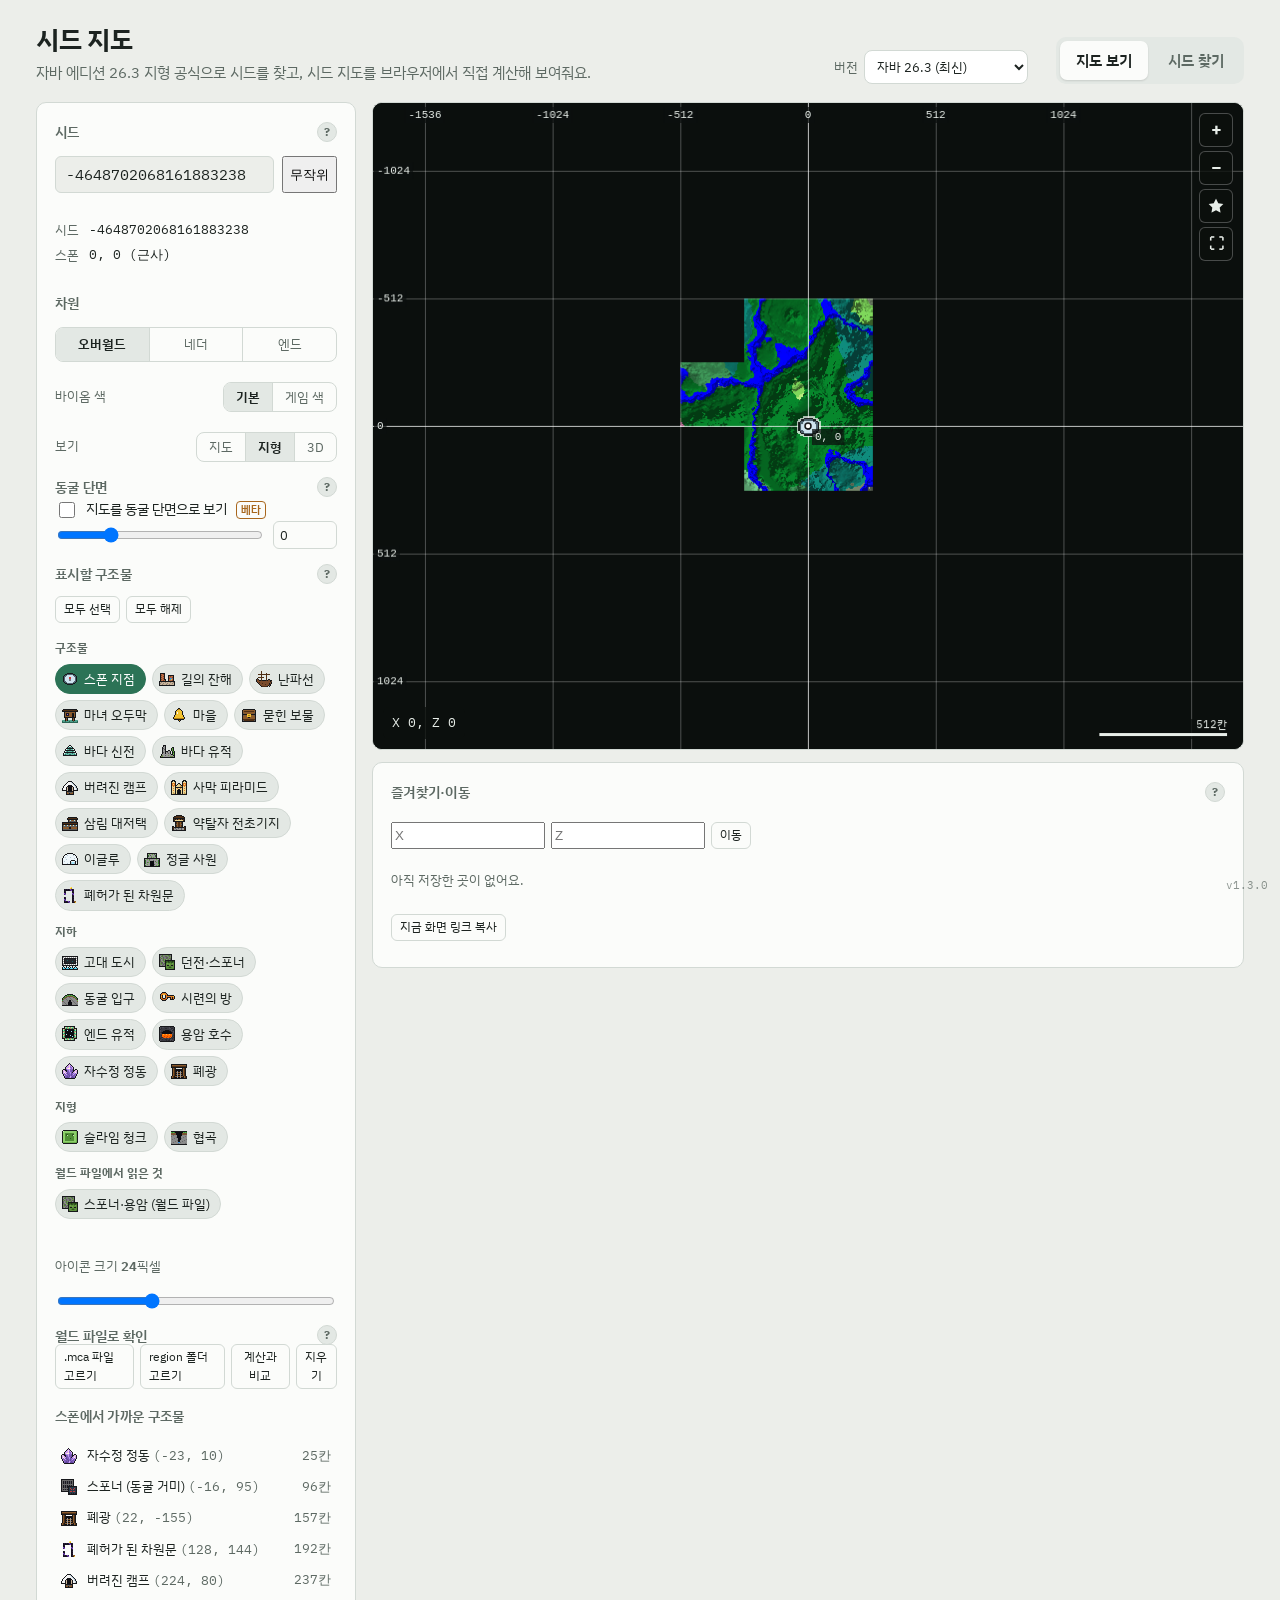
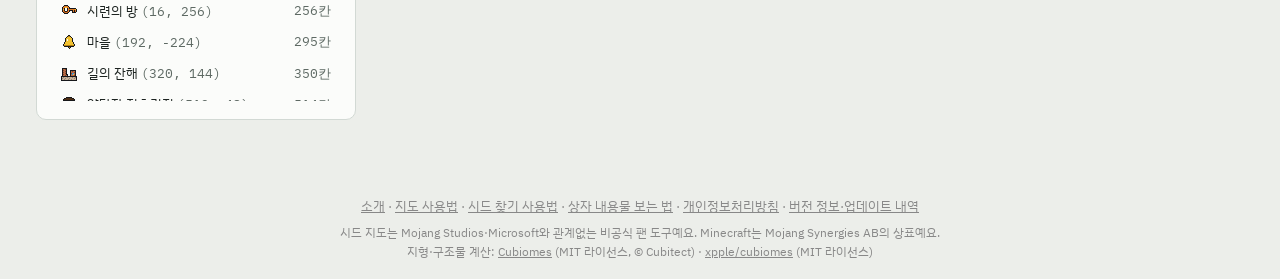
==== commit 95945e1f: "사이트 버전(v1.3.0)과 업데이트 내역 창 추가 - 오른쪽 아래 구석 버전 표시, 맨 아래 링크 줄에 "버전 정보·업데이트 내역" - v1.0.0~v1.3.0 내역  Co-Au" ====
--- a/public/index.html
+++ b/public/index.html
@@ -175,9 +175,14 @@
   </div>
 </div>
 
+<dialog id="clog" class="clog" aria-label="업데이트 내역">
+  <div class="clh"><b>시드 지도 <span id="siteVer"></span></b><button type="button" class="clx" aria-label="닫기">✕</button></div>
+  <div class="clb" id="clogBody"></div>
+</dialog>
+<button type="button" class="vercorner" data-clog title="업데이트 내역 보기"></button>
 <div class="adslot" id="adslot" aria-label="광고"></div>
 <footer class="sitefoot">
-  <nav class="footnav"><a href="about.html">소개</a> · <a href="guide-map.html">지도 사용법</a> · <a href="guide-search.html">시드 찾기 사용법</a> · <a href="guide-loot.html">상자 내용물 보는 법</a> · <a href="privacy.html">개인정보처리방침</a></nav>
+  <nav class="footnav"><a href="about.html">소개</a> · <a href="guide-map.html">지도 사용법</a> · <a href="guide-search.html">시드 찾기 사용법</a> · <a href="guide-loot.html">상자 내용물 보는 법</a> · <a href="privacy.html">개인정보처리방침</a> · <a href="#" class="verlink" data-clog>버전 정보·업데이트 내역</a></nav>
   시드 지도는 Mojang Studios·Microsoft와 관계없는 비공식 팬 도구예요. Minecraft는 Mojang Synergies AB의 상표예요.<br>
   지형·구조물 계산: <a href="https://github.com/Cubitect/cubiomes">Cubiomes</a> (MIT 라이선스, © Cubitect) · <a href="https://github.com/xpple/cubiomes">xpple/cubiomes</a> (MIT 라이선스)
 </footer>
--- a/public/style.css
+++ b/public/style.css
@@ -48,6 +48,15 @@
 .srrow label { display: inline-flex; gap: 6px; align-items: center; cursor: pointer; }
 .srrow input[type=number] { width: 70px; font: inherit; font-family: var(--font-mono); font-size: 13px; padding: 3px 6px; border: 1px solid var(--line); border-radius: 6px; background: var(--bg); color: var(--ink); }
 .srrow.off span { opacity: .45; }
+.vercorner { position: fixed; right: 8px; bottom: 6px; z-index: 30; font: 11px var(--font-mono, monospace); color: var(--muted); background: transparent; border: 0; padding: 2px 4px; cursor: pointer; opacity: .7; }
+.vercorner:hover { opacity: 1; text-decoration: underline; }
+.clog { max-width: 560px; width: calc(100% - 32px); max-height: 80vh; padding: 0; border: 1px solid var(--line); border-radius: 12px; background: var(--card, #fff); color: var(--ink); }
+.clog::backdrop { background: rgba(0,0,0,.35); }
+.clh { display: flex; justify-content: space-between; align-items: center; padding: 12px 16px; border-bottom: 1px solid var(--line); position: sticky; top: 0; background: inherit; }
+.clx { border: 0; background: none; font-size: 16px; cursor: pointer; color: var(--muted); }
+.clb { padding: 4px 16px 16px; overflow: auto; font-size: 13.5px; line-height: 1.6; }
+.clb h4 { margin: 14px 0 4px; font-size: 14px; } .clb h4 span { color: var(--muted); font-weight: 400; margin-left: 6px; font-size: 12px; }
+.clb ul { margin: 0; padding-left: 18px; }
 .chips { display: flex; flex-wrap: wrap; gap: 6px; max-height: 300px; overflow-y: auto; padding-right: 4px; }
 .chips.short { max-height: none; }
 .grp { flex-basis: 100%; font-size: 12px; color: var(--muted); margin-top: 6px; }
